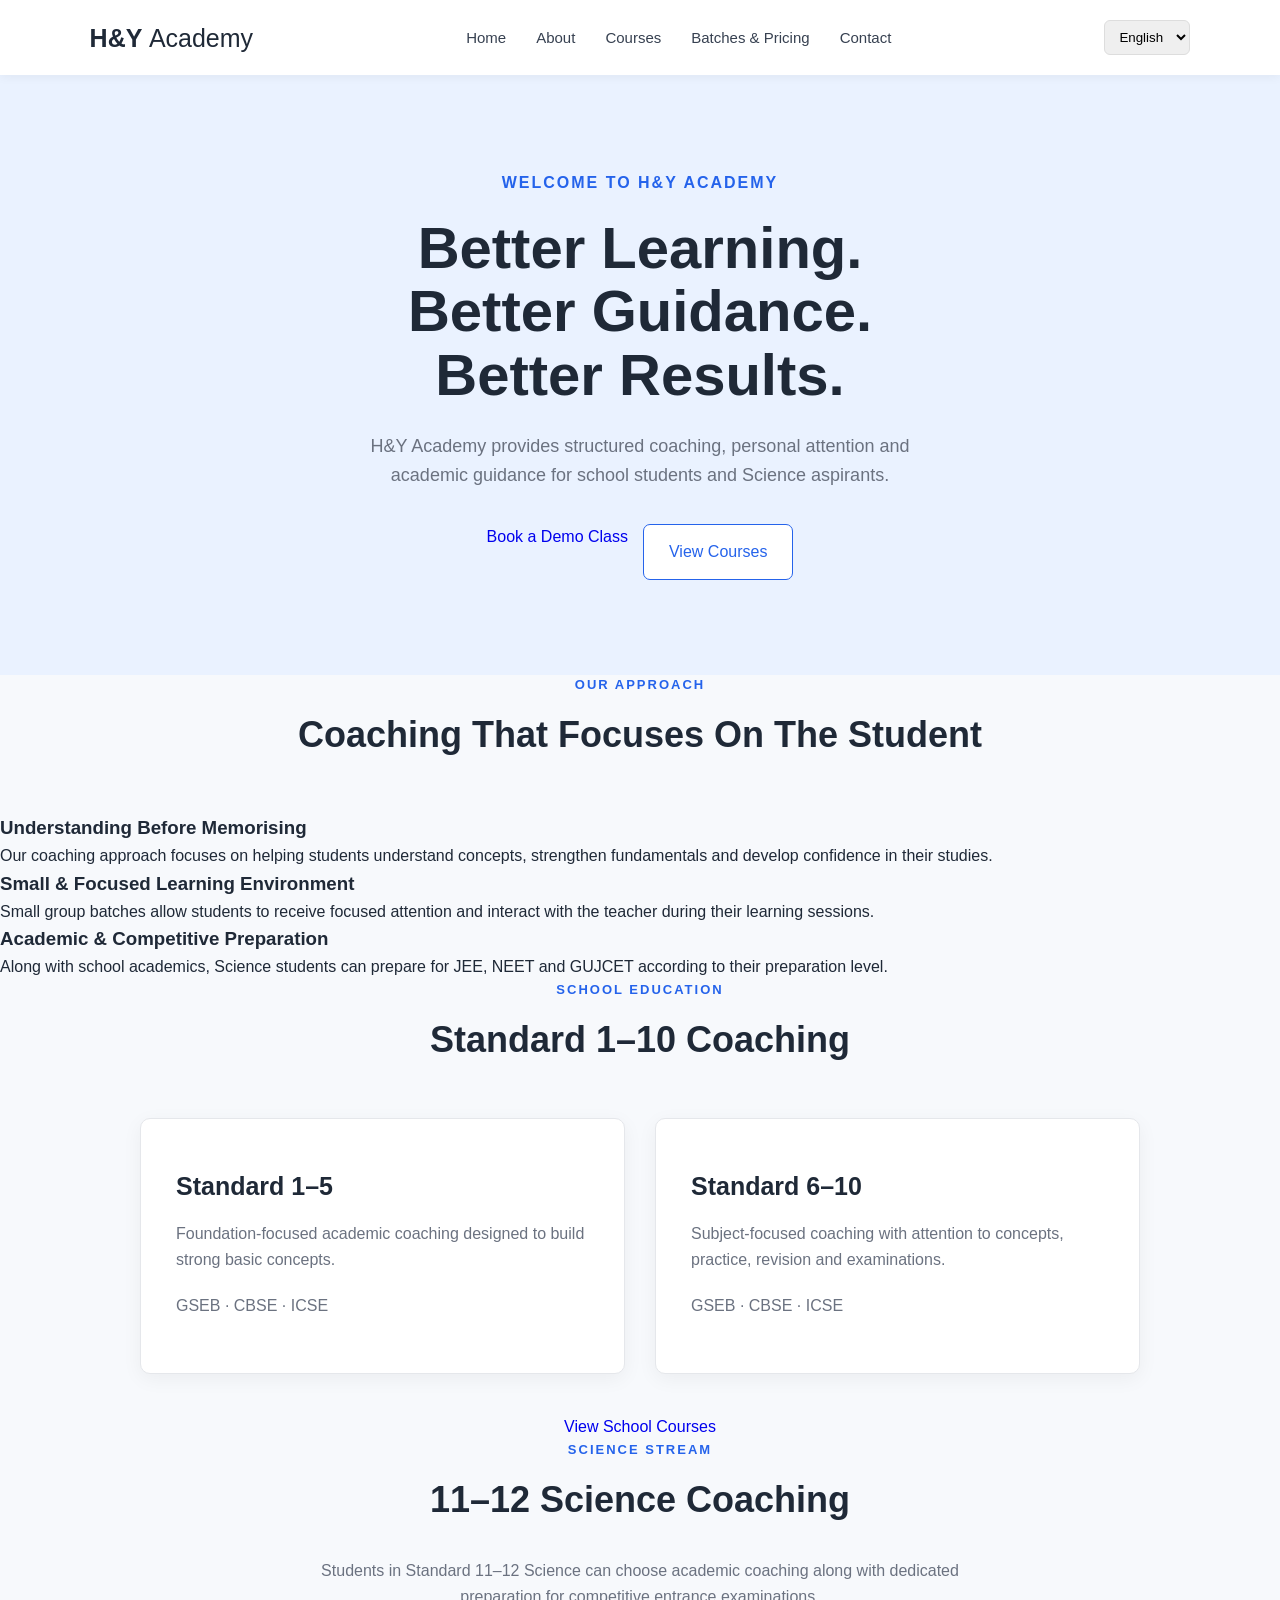
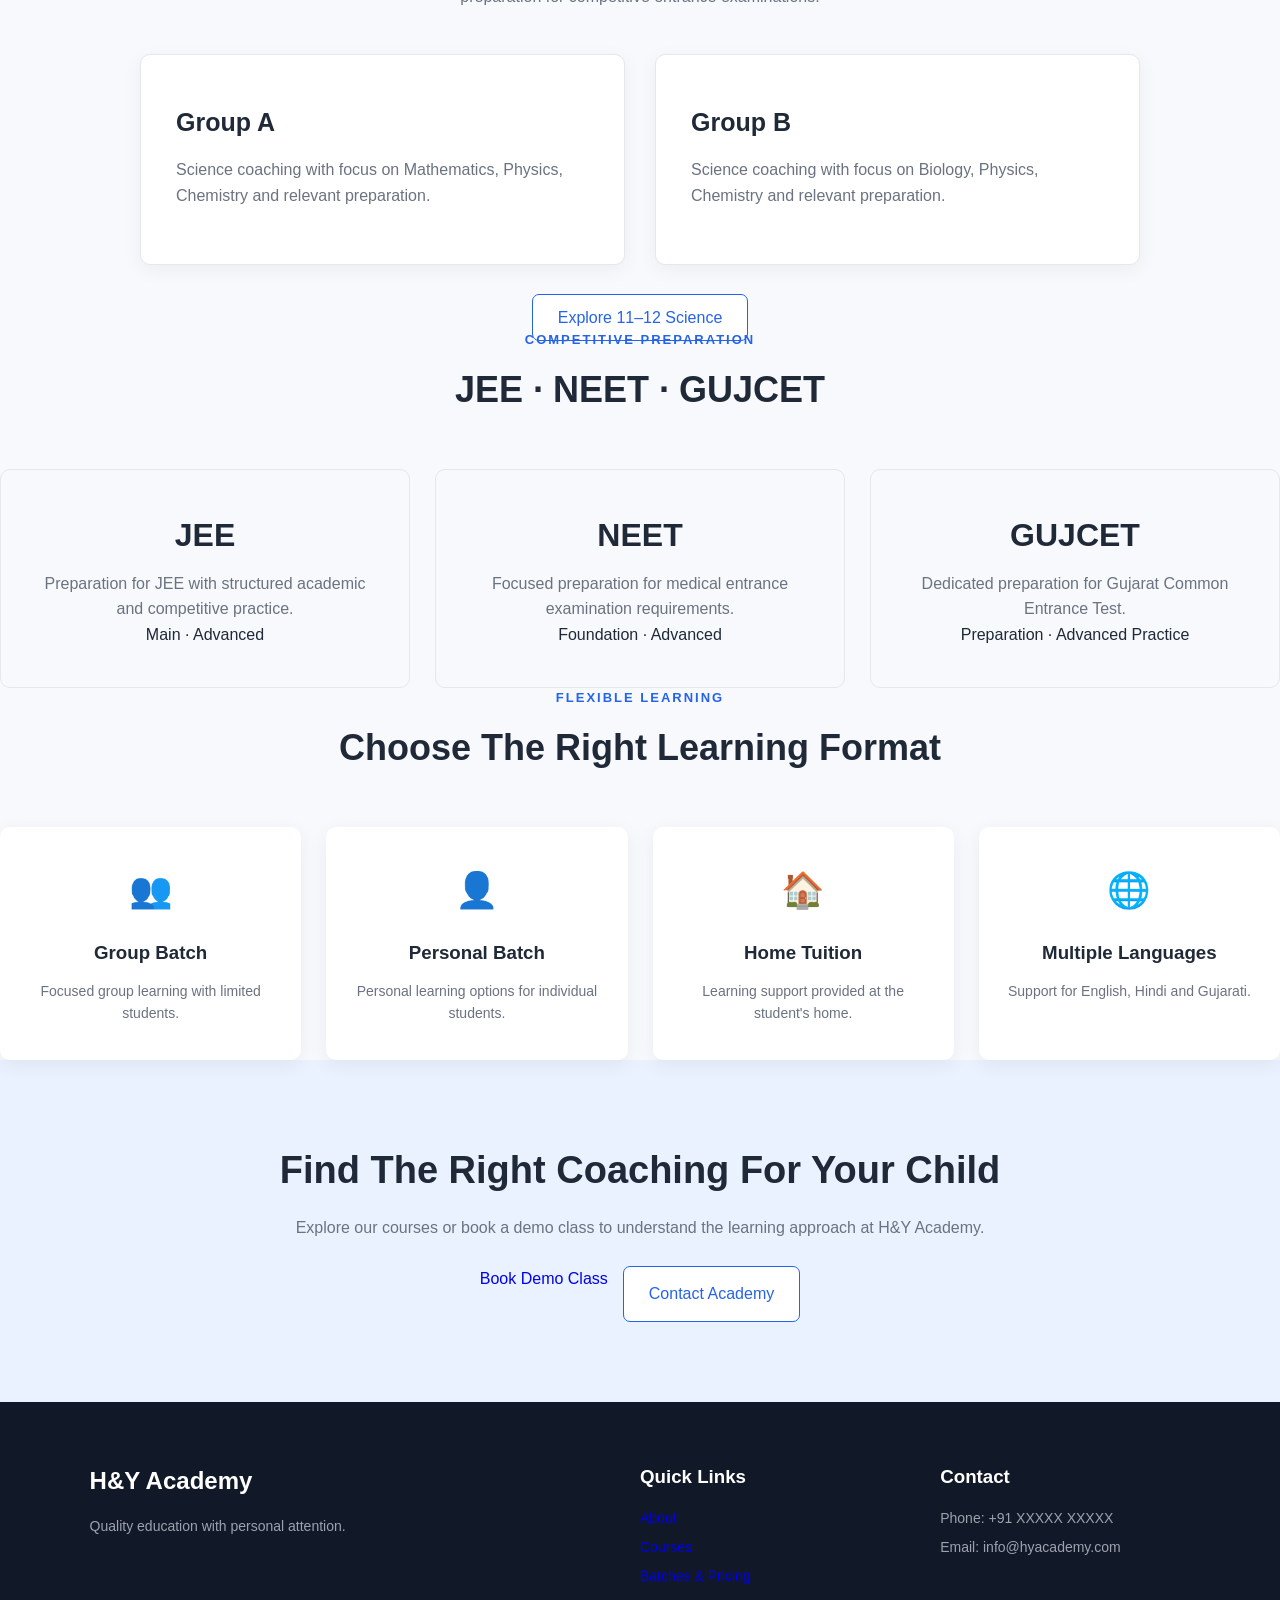
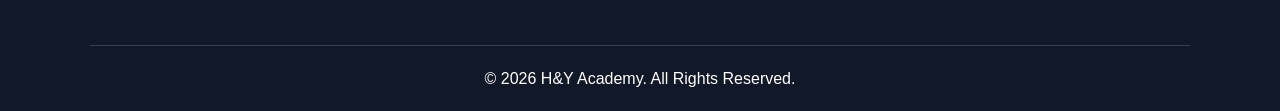
==== index.html @ 0c59ae75 "Initial commit" ====
<!DOCTYPE html>
<html lang="en">

<head>

    <meta charset="UTF-8">

    <meta name="viewport" content="width=device-width, initial-scale=1.0">

    <title>H&Y Academy | Coaching Centre</title>

    <link rel="stylesheet" href="style.css">

</head>


<body>

    <!-- HEADER -->

    <header class="header">

        <div class="logo">
            <h1>H&Y <span>Academy</span></h1>
        </div>


        <nav class="navbar">

            <a href="index.html">Home</a>

            <a href="about.html">About</a>

            <a href="courses.html">Courses</a>

            <a href="batches.html">Batches & Pricing</a>

            <a href="contact.html">Contact</a>

        </nav>


        <div class="language">

            <select>

                <option>English</option>
                <option>हिंदी</option>
                <option>ગુજરાતી</option>

            </select>

        </div>

    </header>



    <!-- MAIN -->

    <main>


        <!-- HERO -->

        <section class="hero">

            <div class="hero-content">

                <p class="hero-small-title">
                    WELCOME TO H&Y ACADEMY
                </p>


                <h2>
                    Better Learning.
                    <br>
                    Better Guidance.
                    <br>
                    Better Results.
                </h2>


                <p class="hero-description">

                    H&Y Academy provides structured coaching,
                    personal attention and academic guidance
                    for school students and Science aspirants.

                </p>


                <div class="hero-buttons">

                    <a
                        href="demo-booking.html"
                        class="primary-button"
                    >
                        Book a Demo Class
                    </a>


                    <a
                        href="courses.html"
                        class="secondary-button"
                    >
                        View Courses
                    </a>

                </div>

            </div>

        </section>



        <!-- COACHING INTRODUCTION -->

        <section class="coaching-intro">

            <div class="section-heading">

                <p>OUR APPROACH</p>

                <h2>Coaching That Focuses On The Student</h2>

            </div>


            <div class="intro-content">

                <div>

                    <h3>
                        Understanding Before Memorising
                    </h3>

                    <p>

                        Our coaching approach focuses on
                        helping students understand concepts,
                        strengthen fundamentals and develop
                        confidence in their studies.

                    </p>

                </div>


                <div>

                    <h3>
                        Small & Focused Learning Environment
                    </h3>

                    <p>

                        Small group batches allow students
                        to receive focused attention and
                        interact with the teacher during
                        their learning sessions.

                    </p>

                </div>


                <div>

                    <h3>
                        Academic & Competitive Preparation
                    </h3>

                    <p>

                        Along with school academics,
                        Science students can prepare for
                        JEE, NEET and GUJCET according
                        to their preparation level.

                    </p>

                </div>

            </div>

        </section>



        <!-- SCHOOL COACHING -->

        <section class="home-section">

            <div class="section-heading">

                <p>SCHOOL EDUCATION</p>

                <h2>Standard 1–10 Coaching</h2>

            </div>


            <div class="info-grid">

                <div class="info-card">

                    <h3>Standard 1–5</h3>

                    <p>

                        Foundation-focused academic
                        coaching designed to build
                        strong basic concepts.

                    </p>

                    <p class="highlight">
                        GSEB · CBSE · ICSE
                    </p>

                </div>


                <div class="info-card">

                    <h3>Standard 6–10</h3>

                    <p>

                        Subject-focused coaching with
                        attention to concepts, practice,
                        revision and examinations.

                    </p>

                    <p class="highlight">
                        GSEB · CBSE · ICSE
                    </p>

                </div>

            </div>


            <div class="center-button">

                <a
                    href="courses.html"
                    class="primary-button"
                >
                    View School Courses
                </a>

            </div>

        </section>



        <!-- SCIENCE -->

        <section class="home-section science-section">

            <div class="section-heading">

                <p>SCIENCE STREAM</p>

                <h2>11–12 Science Coaching</h2>

            </div>


            <p class="section-description">

                Students in Standard 11–12 Science can
                choose academic coaching along with
                dedicated preparation for competitive
                entrance examinations.

            </p>


            <div class="info-grid">


                <div class="info-card">

                    <h3>Group A</h3>

                    <p>
                        Science coaching with focus on
                        Mathematics, Physics, Chemistry
                        and relevant preparation.
                    </p>

                </div>


                <div class="info-card">

                    <h3>Group B</h3>

                    <p>
                        Science coaching with focus on
                        Biology, Physics, Chemistry
                        and relevant preparation.
                    </p>

                </div>

            </div>


            <div class="center-button">

                <a
                    href="courses.html"
                    class="secondary-button"
                >
                    Explore 11–12 Science
                </a>

            </div>

        </section>



        <!-- COMPETITIVE EXAMS -->

        <section class="home-section">

            <div class="section-heading">

                <p>COMPETITIVE PREPARATION</p>

                <h2>JEE · NEET · GUJCET</h2>

            </div>


            <div class="exam-container">


                <div class="exam-card">

                    <h3>JEE</h3>

                    <p>

                        Preparation for JEE with
                        structured academic and
                        competitive practice.

                    </p>

                    <span>
                        Main · Advanced
                    </span>

                </div>


                <div class="exam-card">

                    <h3>NEET</h3>

                    <p>

                        Focused preparation for
                        medical entrance examination
                        requirements.

                    </p>

                    <span>
                        Foundation · Advanced
                    </span>

                </div>


                <div class="exam-card">

                    <h3>GUJCET</h3>

                    <p>

                        Dedicated preparation for
                        Gujarat Common Entrance Test.

                    </p>

                    <span>
                        Preparation · Advanced Practice
                    </span>

                </div>


            </div>

        </section>



        <!-- LEARNING OPTIONS -->

        <section class="home-section">

            <div class="section-heading">

                <p>FLEXIBLE LEARNING</p>

                <h2>Choose The Right Learning Format</h2>

            </div>


            <div class="features">


                <div class="feature-card">

                    <div class="feature-icon">
                        👥
                    </div>

                    <h3>Group Batch</h3>

                    <p>

                        Focused group learning
                        with limited students.

                    </p>

                </div>


                <div class="feature-card">

                    <div class="feature-icon">
                        👤
                    </div>

                    <h3>Personal Batch</h3>

                    <p>

                        Personal learning options
                        for individual students.

                    </p>

                </div>


                <div class="feature-card">

                    <div class="feature-icon">
                        🏠
                    </div>

                    <h3>Home Tuition</h3>

                    <p>

                        Learning support provided
                        at the student's home.

                    </p>

                </div>


                <div class="feature-card">

                    <div class="feature-icon">
                        🌐
                    </div>

                    <h3>Multiple Languages</h3>

                    <p>

                        Support for English,
                        Hindi and Gujarati.

                    </p>

                </div>


            </div>

        </section>



        <!-- FINAL CTA -->

        <section class="cta">

            <h2>
                Find The Right Coaching For Your Child
            </h2>

            <p>

                Explore our courses or book a demo
                class to understand the learning
                approach at H&Y Academy.

            </p>


            <div class="hero-buttons">

                <a
                    href="demo-booking.html"
                    class="primary-button"
                >
                    Book Demo Class
                </a>


                <a
                    href="contact.html"
                    class="secondary-button"
                >
                    Contact Academy
                </a>

            </div>

        </section>

    </main>



    <!-- FOOTER -->

    <footer>

        <div class="footer-content">


            <div>

                <h2>H&Y Academy</h2>

                <p>
                    Quality education with
                    personal attention.
                </p>

            </div>


            <div>

                <h3>Quick Links</h3>

                <p>
                    <a href="about.html">About</a>
                </p>

                <p>
                    <a href="courses.html">Courses</a>
                </p>

                <p>
                    <a href="batches.html">
                        Batches & Pricing
                    </a>
                </p>

            </div>


            <div>

                <h3>Contact</h3>

                <p>
                    Phone: +91 XXXXX XXXXX
                </p>

                <p>
                    Email: info@hyacademy.com
                </p>

            </div>

        </div>


        <div class="footer-bottom">

            <p>
                © 2026 H&Y Academy.
                All Rights Reserved.
            </p>

        </div>

    </footer>


    <script src="script.js"></script>

</body>

</html>
---- style.css ----
/* ================= GENERAL ================= */

* {
    margin: 0;
    padding: 0;
    box-sizing: border-box;
}


html {
    scroll-behavior: smooth;
}


body {
    font-family: Arial, sans-serif;
    background: #f7f9fc;
    color: #1f2937;
    line-height: 1.6;
}


a {
    text-decoration: none;
}


button {
    border: none;
    cursor: pointer;
}


/* ================= HEADER ================= */

.header {
    background: white;

    height: 75px;

    padding: 0 7%;

    display: flex;

    align-items: center;

    justify-content: space-between;

    position: sticky;

    top: 0;

    z-index: 1000;

    box-shadow: 0 2px 10px rgba(0, 0, 0, 0.05);
}


.logo h1 {
    font-size: 25px;
}


.logo span {
    font-weight: normal;
}


.navbar {
    display: flex;

    gap: 30px;
}


.navbar a {
    color: #374151;

    font-size: 15px;

    font-weight: 500;
}


.navbar a:hover {
    color: #2563eb;
}


.language select {
    padding: 8px 10px;

    border: 1px solid #ddd;

    border-radius: 6px;
}


/* ================= HERO ================= */

.hero {
    min-height: 600px;

    display: flex;

    align-items: center;

    justify-content: center;

    text-align: center;

    padding: 80px 20px;

    background: #eaf2ff;
}


.hero-content {
    max-width: 800px;
}


.hero-small-title {
    color: #2563eb;

    font-weight: bold;

    letter-spacing: 2px;

    margin-bottom: 20px;
}


.hero h2 {
    font-size: 58px;

    line-height: 1.1;

    margin-bottom: 25px;
}


.hero-description {
    font-size: 18px;

    color: #6b7280;

    max-width: 600px;

    margin: 0 auto 35px;
}


.hero-buttons {
    display: flex;

    justify-content: center;

    gap: 15px;

    flex-wrap: wrap;
}


.hero button {
    background: #2563eb;

    color: white;

    padding: 14px 25px;

    border-radius: 7px;

    font-size: 16px;
}


.secondary-button {
    background: white;

    color: #2563eb;

    padding: 14px 25px;

    border-radius: 7px;

    border: 1px solid #2563eb;
}


/* ================= SECTIONS ================= */

.about,
.courses,
.boards,
.competitive {
    padding: 90px 7%;
}


.section-heading {
    text-align: center;

    margin-bottom: 50px;
}


.section-heading p {
    color: #2563eb;

    font-size: 13px;

    font-weight: bold;

    letter-spacing: 2px;

    margin-bottom: 10px;
}


.section-heading h2 {
    font-size: 36px;
}


/* ================= FEATURES ================= */

.features {
    display: grid;

    grid-template-columns:
        repeat(4, 1fr);

    gap: 25px;
}


.feature-card {
    background: white;

    padding: 35px 25px;

    border-radius: 10px;

    text-align: center;

    box-shadow:
        0 5px 20px rgba(0, 0, 0, 0.06);
}


.feature-icon {
    font-size: 35px;

    margin-bottom: 20px;
}


.feature-card h3 {
    margin-bottom: 12px;
}


.feature-card p {
    color: #6b7280;

    font-size: 14px;
}


/* ================= COURSES ================= */

.courses {
    background: white;
}


.course-container {
    display: grid;

    grid-template-columns:
        repeat(4, 1fr);

    gap: 25px;
}


.course-card {
    padding: 30px;

    border-radius: 10px;

    background: #f7f9fc;

    border: 1px solid #e5e7eb;

    transition: 0.3s;
}


.course-card:hover {
    transform: translateY(-5px);

    box-shadow:
        0 10px 25px rgba(0, 0, 0, 0.08);
}


.course-number {
    color: #2563eb;

    font-size: 14px;

    font-weight: bold;

    margin-bottom: 20px;
}


.course-card h3 {
    font-size: 21px;

    margin-bottom: 15px;
}


.course-card p {
    color: #6b7280;

    font-size: 14px;

    margin-bottom: 20px;
}


.course-card span {
    font-size: 13px;

    color: #2563eb;

    font-weight: bold;
}


/* ================= BOARDS ================= */

.board-container {
    display: grid;

    grid-template-columns:
        repeat(3, 1fr);

    gap: 25px;
}


.board-card {
    text-align: center;

    padding: 40px 25px;

    background: white;

    border-radius: 10px;

    box-shadow:
        0 5px 20px rgba(0, 0, 0, 0.06);
}


.board-card h3 {
    font-size: 28px;

    margin-bottom: 15px;
}


.board-card p {
    color: #6b7280;

    font-size: 14px;
}


/* ================= COMPETITIVE ================= */

.competitive {
    background: white;
}


.exam-container {
    display: grid;

    grid-template-columns:
        repeat(3, 1fr);

    gap: 25px;
}


.exam-card {
    padding: 40px;

    text-align: center;

    border-radius: 10px;

    background: #f7f9fc;

    border: 1px solid #e5e7eb;
}


.exam-card h3 {
    font-size: 32px;

    margin-bottom: 10px;
}


.exam-card p {
    color: #6b7280;
}


/* ================= CTA ================= */

.cta {
    text-align: center;

    padding: 80px 20px;

    background: #eaf2ff;
}


.cta h2 {
    font-size: 38px;

    margin-bottom: 15px;
}


.cta p {
    color: #6b7280;

    margin-bottom: 25px;
}


.cta button {
    background: #2563eb;

    color: white;

    padding: 14px 28px;

    border-radius: 7px;

    font-size: 16px;
}


/* ================= FOOTER ================= */

footer {
    background: #111827;

    color: white;

    padding: 60px 7% 20px;
}


.footer-content {
    display: grid;

    grid-template-columns:
        2fr 1fr 1fr;

    gap: 50px;
}


.footer-content h2,
.footer-content h3 {
    margin-bottom: 15px;
}


.footer-content p {
    color: #9ca3af;

    margin-bottom: 7px;

    font-size: 14px;
}


.footer-bottom {
    margin-top: 50px;

    padding-top: 20px;

    border-top: 1px solid #374151;

    text-align: center;
}


/* ================= MOBILE ================= */

@media (max-width: 900px) {

    .navbar {
        gap: 15px;
    }


    .features {
        grid-template-columns:
            repeat(2, 1fr);
    }


    .course-container {
        grid-template-columns:
            repeat(2, 1fr);
    }

}


@media (max-width: 650px) {

    .header {
        height: auto;

        padding: 20px;

        flex-direction: column;

        gap: 15px;
    }


    .navbar {
        flex-wrap: wrap;

        justify-content: center;
    }


    .hero h2 {
        font-size: 40px;
    }


    .features,
    .course-container,
    .board-container,
    .exam-container {
        grid-template-columns: 1fr;
    }


    .footer-content {
        grid-template-columns: 1fr;
    }

}

/* ================= PAGE HEADER ================= */

.page-header {
    text-align: center;

    padding: 80px 20px;

    background: #eaf2ff;
}


.page-header p {
    color: #2563eb;

    font-size: 13px;

    font-weight: bold;

    letter-spacing: 2px;

    margin-bottom: 12px;
}


.page-header h2 {
    font-size: 48px;

    margin-bottom: 15px;
}


.page-header span {
    color: #6b7280;

    font-size: 17px;
}



/* ================= INFO GRID ================= */

.info-grid {
    display: grid;

    grid-template-columns:
        repeat(2, 1fr);

    gap: 30px;

    max-width: 1000px;

    margin: auto;
}


.info-card {
    background: white;

    padding: 35px;

    border-radius: 10px;

    border: 1px solid #e5e7eb;

    box-shadow:
        0 5px 20px rgba(0, 0, 0, 0.05);
}


.info-card h3 {
    font-size: 25px;

    margin: 12px 0 15px;
}


.info-card p {
    color: #6b7280;

    margin-bottom: 20px;
}


.course-label {
    display: inline-block;

    color: #2563eb;

    font-size: 12px;

    font-weight: bold;

    letter-spacing: 1px;
}



/* ================= BOARD TAGS ================= */

.board-tags,
.exam-levels {
    display: flex;

    gap: 10px;

    flex-wrap: wrap;
}


.board-tags span,
.exam-levels span {
    background: #eaf2ff;

    color: #2563eb;

    padding: 6px 12px;

    border-radius: 20px;

    font-size: 12px;

    font-weight: bold;
}



/* ================= SECTION DESCRIPTION ================= */

.section-description {
    max-width: 700px;

    margin: -20px auto 45px;

    text-align: center;

    color: #6b7280;
}



/* ================= MEDIUM ================= */

.medium-section {
    background: #ffffff;
}


.medium-container {
    display: grid;

    grid-template-columns:
        repeat(3, 1fr);

    gap: 25px;

    max-width: 900px;

    margin: auto;
}


.medium-card {
    text-align: center;

    padding: 35px;

    background: #f7f9fc;

    border: 1px solid #e5e7eb;

    border-radius: 10px;
}


.medium-card h3 {
    font-size: 25px;

    margin-bottom: 10px;
}


.medium-card p {
    color: #6b7280;

    font-size: 14px;
}



/* ================= CENTER BUTTON ================= */

.center-button {
    text-align: center;

    margin-top: 40px;
}



/* ================= RESPONSIVE ================= */

@media (max-width: 700px) {

    .info-grid,
    .medium-container {
        grid-template-columns: 1fr;
    }


    .page-header h2 {
        font-size: 38px;
    }

}

/* ============================= */
/* FORM STYLES */
/* ============================= */

.form-container {
    max-width: 750px;
    margin: 0 auto;
    background: #ffffff;
    padding: 35px;
    border-radius: 12px;
    box-shadow: 0 5px 20px rgba(0, 0, 0, 0.08);
}

.form-container h2 {
    margin-bottom: 10px;
}

.form-group {
    margin-bottom: 20px;
}

.form-group label {
    display: block;
    font-weight: bold;
    margin-bottom: 8px;
}

.form-group input,
.form-group select,
.form-group textarea {
    width: 100%;
    padding: 12px;
    border: 1px solid #cccccc;
    border-radius: 6px;
    font-size: 16px;
    font-family: inherit;
    box-sizing: border-box;
}

.form-group textarea {
    resize: vertical;
}

.form-group input:focus,
.form-group select:focus,
.form-group textarea:focus {
    outline: none;
    border-color: #333333;
}

.form-message {
    margin-top: 20px;
    font-weight: bold;
}

@media (max-width: 768px) {

    .form-container {
        padding: 20px;
    }

}
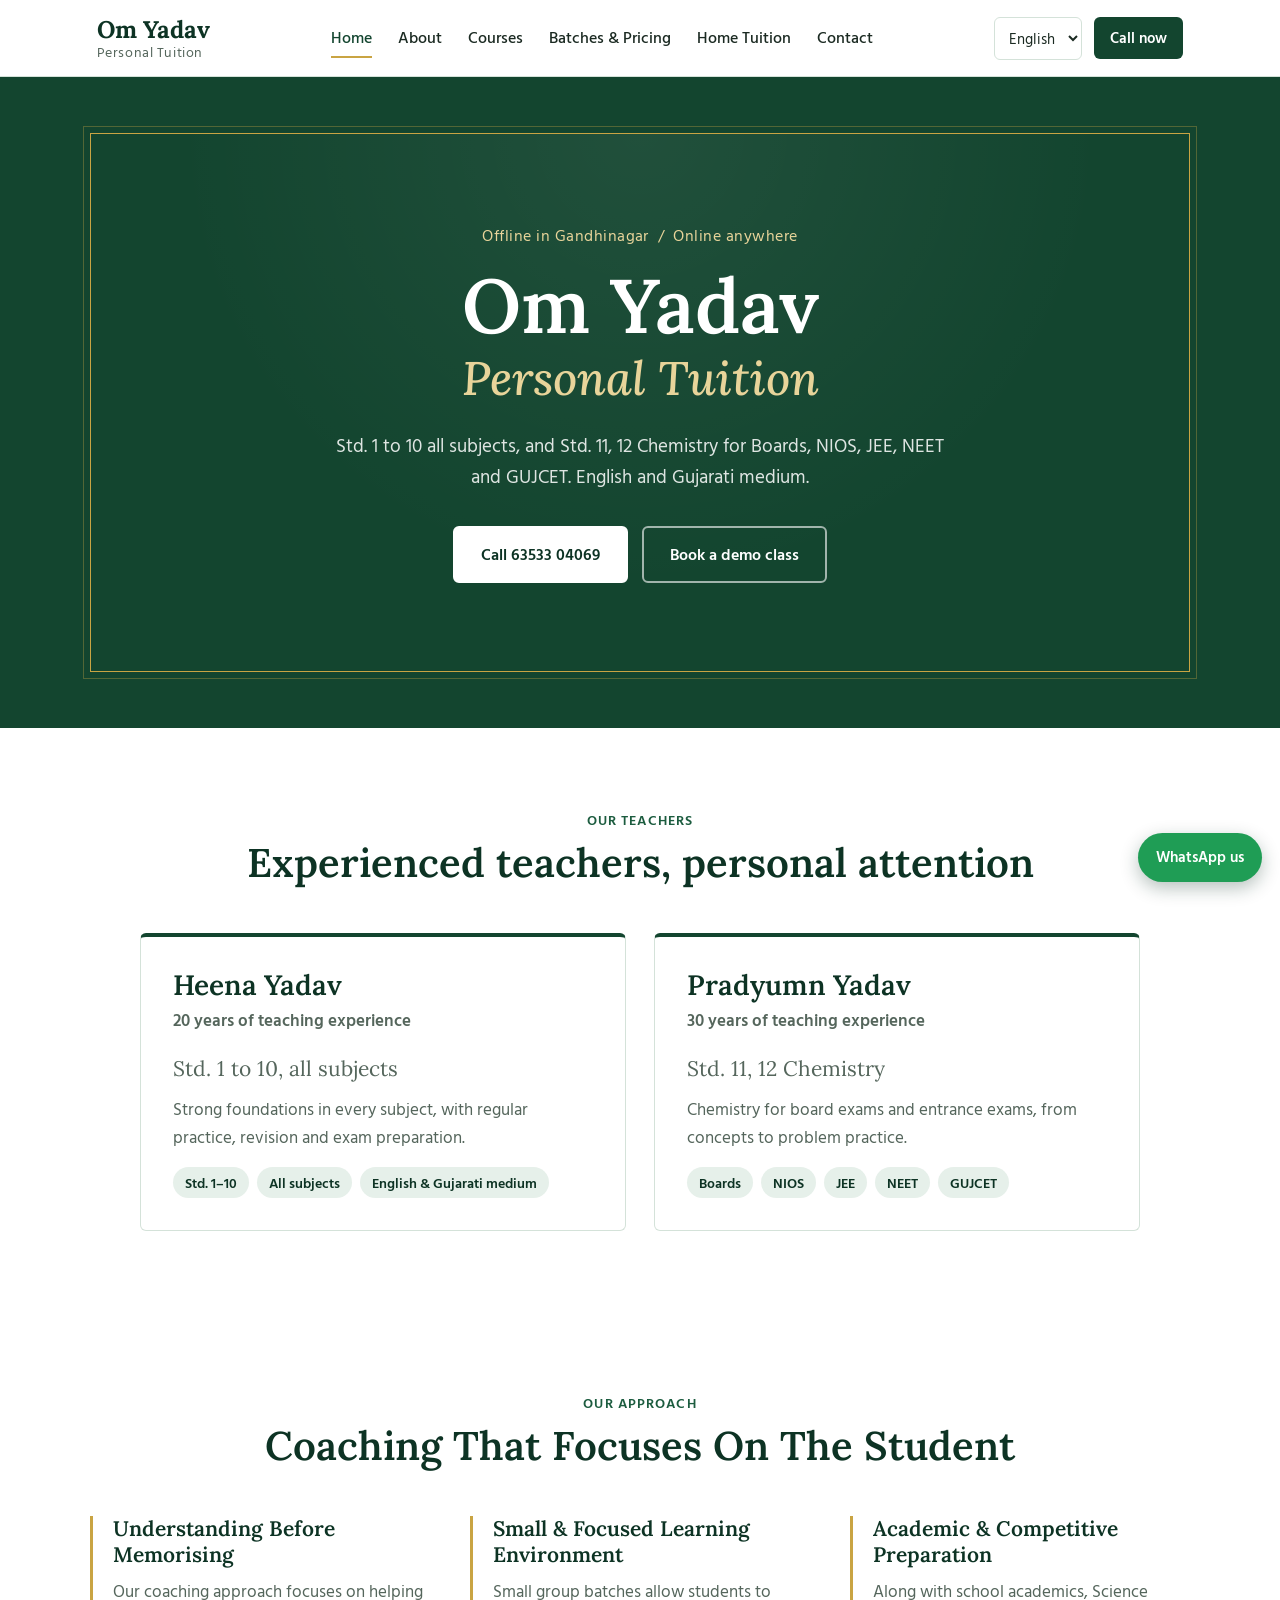
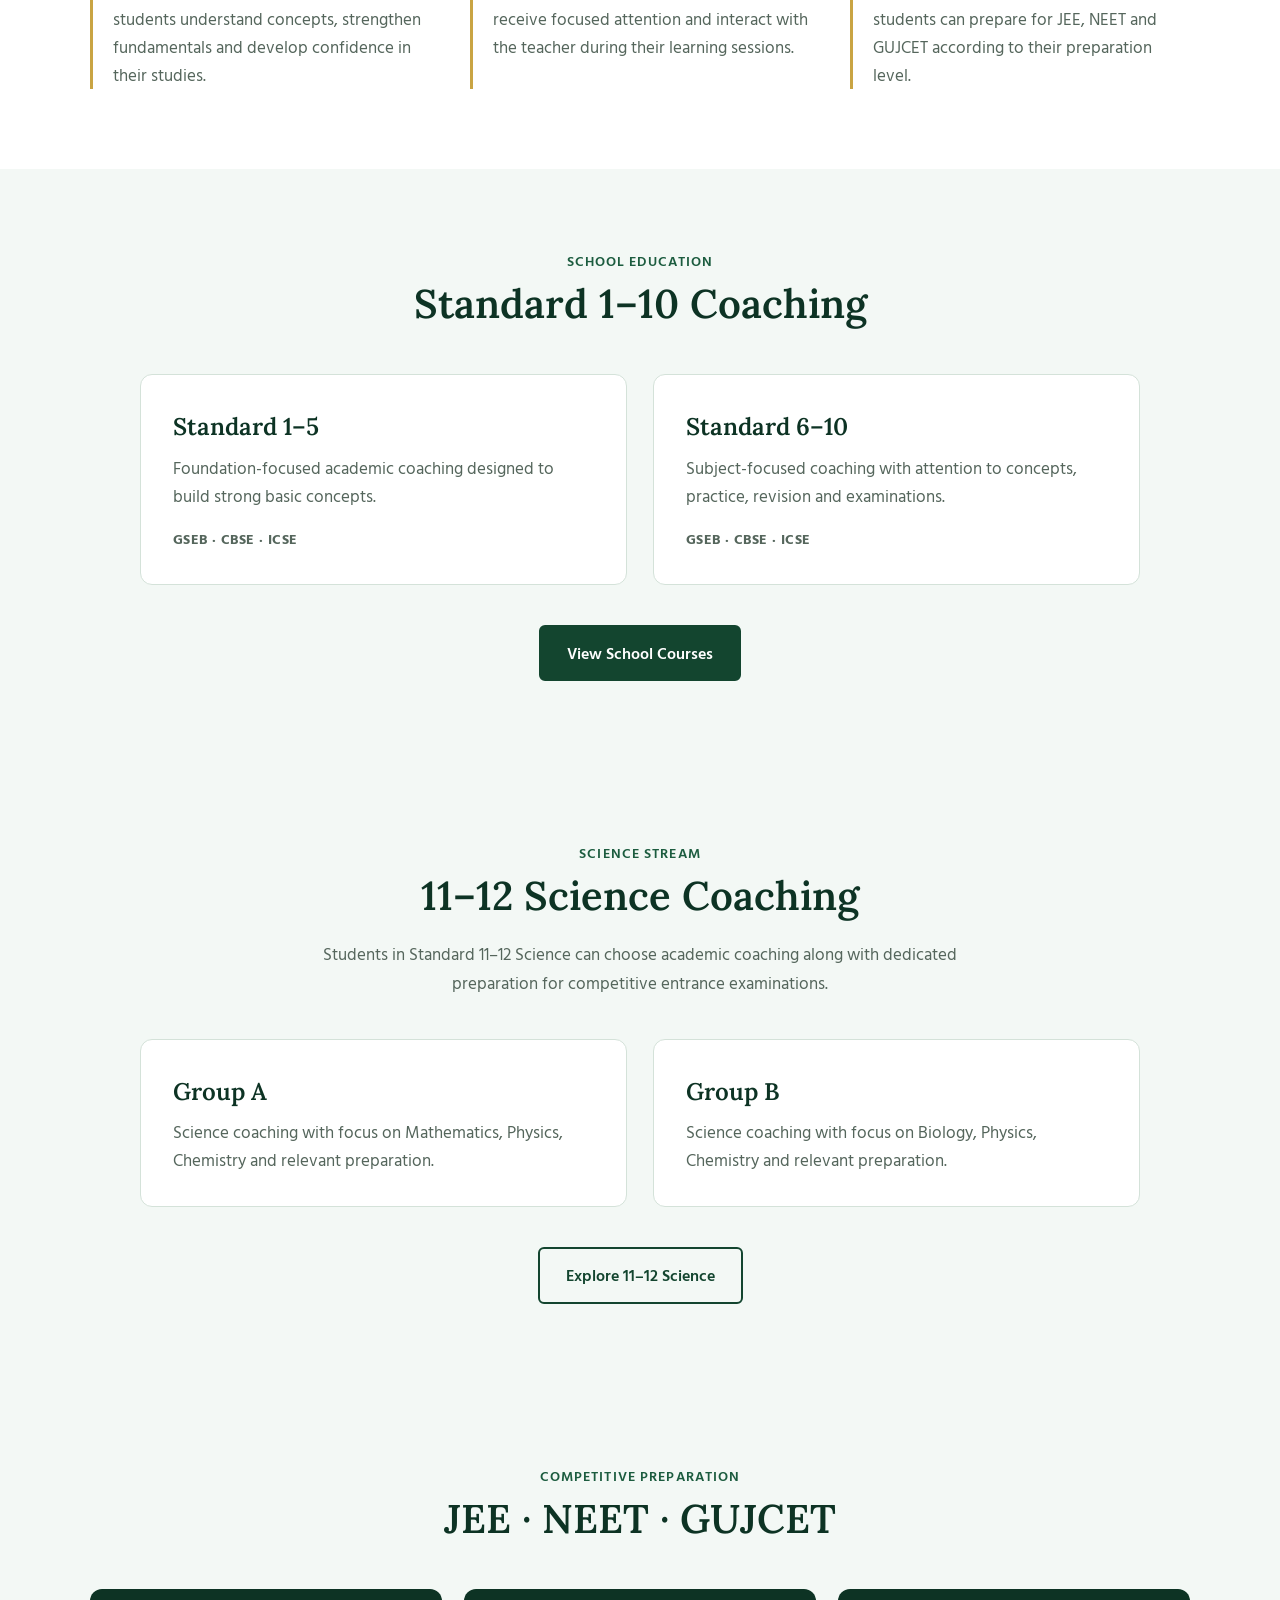
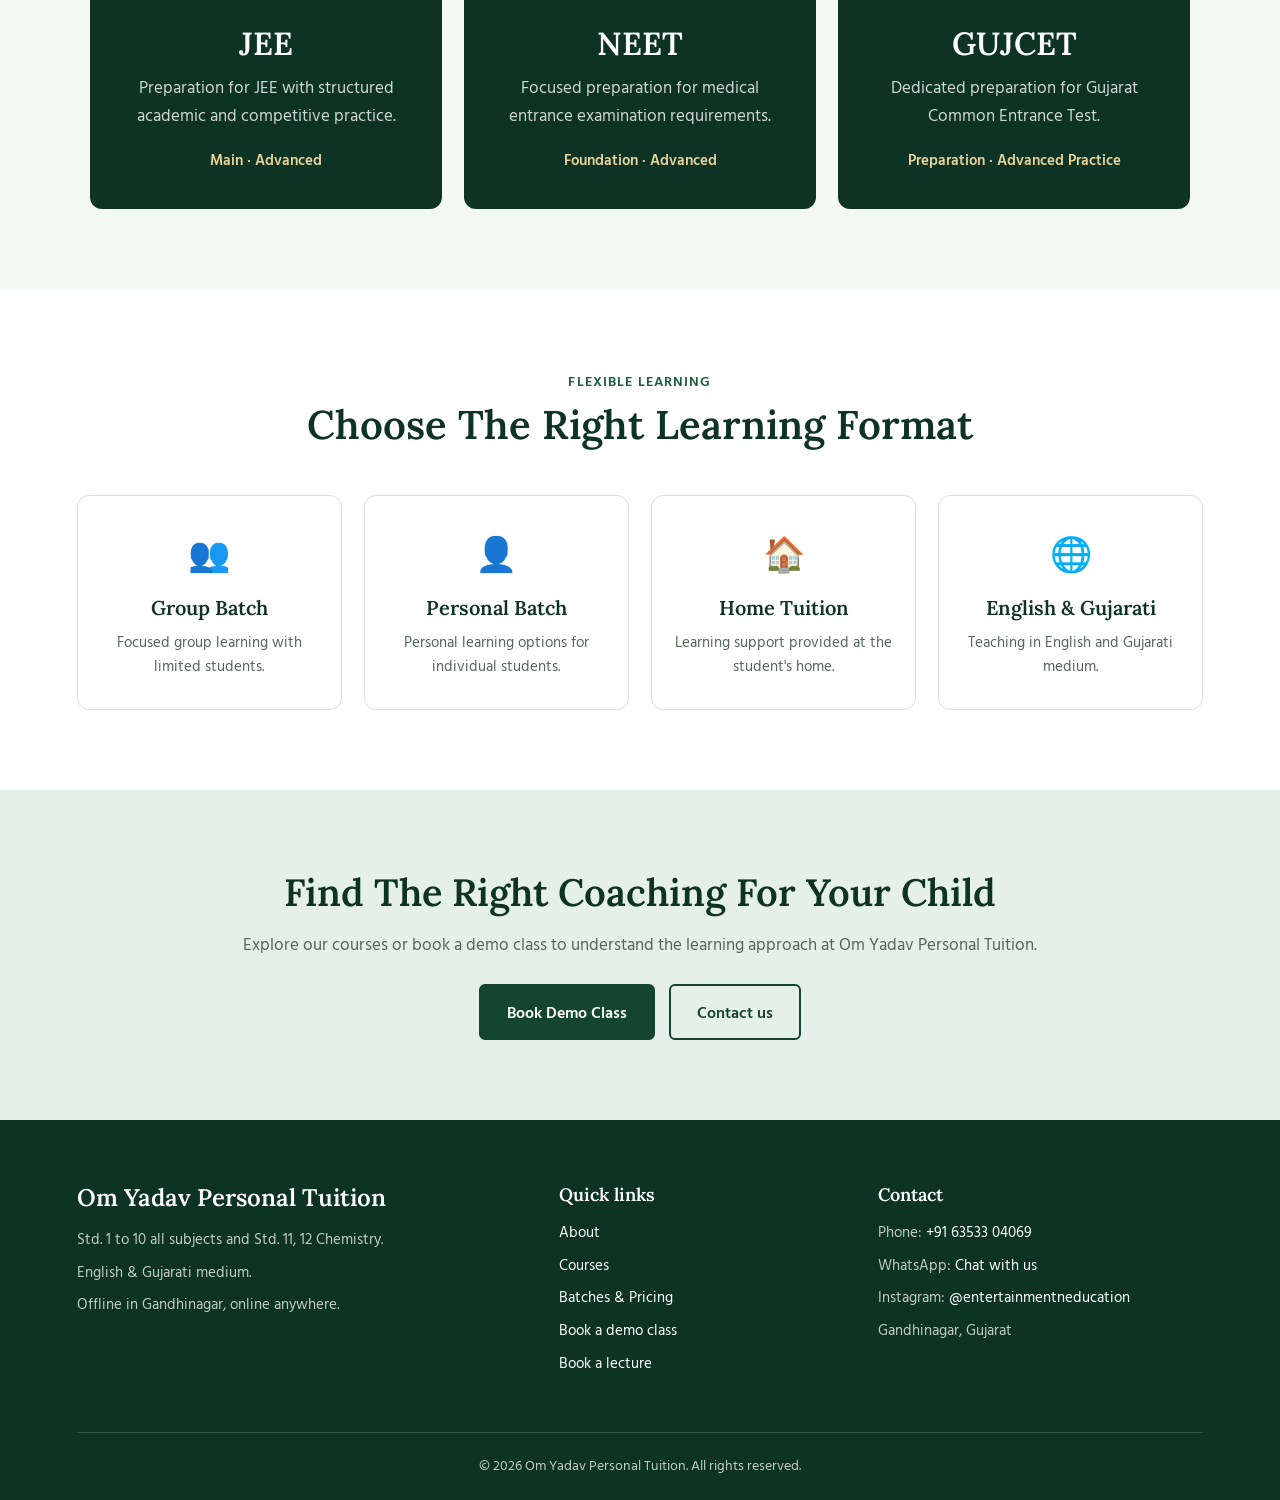
==== commit 89f3fc80: "Add files via upload" ====
--- a/index.html
+++ b/index.html
@@ -7,8 +7,13 @@
 
     <meta name="viewport" content="width=device-width, initial-scale=1.0">
 
-    <title>H&Y Academy | Coaching Centre</title>
-
+    <title>Om Yadav Personal Tuition | Gandhinagar &amp; Online</title>
+
+    <link rel="preconnect" href="https://fonts.googleapis.com">
+    <link rel="preconnect" href="https://fonts.gstatic.com" crossorigin>
+    <link href="https://fonts.googleapis.com/css2?family=Hind+Vadodara:wght@400;500;600;700&family=Lora:ital,wght@0,500;0,600;0,700;1,500&display=swap" rel="stylesheet">
+    <meta name="description" content="Om Yadav Personal Tuition, Gandhinagar. Std. 1 to 10 all subjects by Heena Yadav and Std. 11, 12 Chemistry (Boards, NIOS, JEE, NEET, GUJCET) by Pradyumn Yadav. Offline in Gandhinagar, online anywhere. Call 63533 04069.">
+    <meta name="theme-color" content="#13452f">
     <link rel="stylesheet" href="style.css">
 
 </head>
@@ -17,41 +22,36 @@
 <body>
 
     <!-- HEADER -->
-
-    <header class="header">
-
-        <div class="logo">
-            <h1>H&Y <span>Academy</span></h1>
+    <header class="site-header">
+        <div class="container nav-container">
+
+            <a href="index.html" class="logo" aria-label="Om Yadav Personal Tuition, home">
+                <span class="logo-main">Om Yadav</span>
+                <span class="logo-sub">Personal Tuition</span>
+            </a>
+
+            <nav class="navbar" id="site-nav">
+                <a href="index.html">Home</a>
+                <a href="about.html">About</a>
+                <a href="courses.html">Courses</a>
+                <a href="batches.html">Batches &amp; Pricing</a>
+                <a href="home-tuition.html">Home Tuition</a>
+                <a href="contact.html">Contact</a>
+            </nav>
+
+            <div class="header-actions">
+                <select class="language-select" aria-label="Language">
+                    <option>English</option>
+                    <option>ગુજરાતી</option>
+                    <option>हिंदी</option>
+                </select>
+
+                <a href="tel:+916353304069" class="header-call">Call now</a>
+
+                <button class="menu-toggle" aria-controls="site-nav" aria-expanded="false">Menu</button>
+            </div>
+
         </div>
-
-
-        <nav class="navbar">
-
-            <a href="index.html">Home</a>
-
-            <a href="about.html">About</a>
-
-            <a href="courses.html">Courses</a>
-
-            <a href="batches.html">Batches & Pricing</a>
-
-            <a href="contact.html">Contact</a>
-
-        </nav>
-
-
-        <div class="language">
-
-            <select>
-
-                <option>English</option>
-                <option>हिंदी</option>
-                <option>ગુજરાતી</option>
-
-            </select>
-
-        </div>
-
     </header>
 
 
@@ -65,46 +65,31 @@
 
         <section class="hero">
 
-            <div class="hero-content">
-
-                <p class="hero-small-title">
-                    WELCOME TO H&Y ACADEMY
+            <div class="hero-board">
+
+                <p class="hero-place">
+                    Offline in Gandhinagar &nbsp;/&nbsp; Online anywhere
                 </p>
 
-
-                <h2>
-                    Better Learning.
-                    <br>
-                    Better Guidance.
-                    <br>
-                    Better Results.
-                </h2>
-
+                <h1>
+                    Om Yadav
+                    <span class="hero-name-sub">Personal Tuition</span>
+                </h1>
 
                 <p class="hero-description">
-
-                    H&Y Academy provides structured coaching,
-                    personal attention and academic guidance
-                    for school students and Science aspirants.
-
+                    Std. 1 to 10 all subjects, and Std. 11, 12 Chemistry for
+                    Boards, NIOS, JEE, NEET and GUJCET.
+                    English and Gujarati medium.
                 </p>
 
-
                 <div class="hero-buttons">
 
-                    <a
-                        href="demo-booking.html"
-                        class="primary-button"
-                    >
-                        Book a Demo Class
+                    <a href="tel:+916353304069" class="primary-button">
+                        Call 63533 04069
                     </a>
 
-
-                    <a
-                        href="courses.html"
-                        class="secondary-button"
-                    >
-                        View Courses
+                    <a href="demo-booking.html" class="secondary-button">
+                        Book a demo class
                     </a>
 
                 </div>
@@ -113,6 +98,53 @@
 
         </section>
 
+
+        <!-- TEACHERS -->
+
+        <section class="teachers">
+
+            <div class="section-heading">
+                <p>OUR TEACHERS</p>
+                <h2>Experienced teachers, personal attention</h2>
+            </div>
+
+            <div class="teacher-grid">
+
+                <div class="teacher-card">
+                    <h3>Heena Yadav</h3>
+                    <p class="teacher-exp">20 years of teaching experience</p>
+                    <p class="teacher-subject">Std. 1 to 10, all subjects</p>
+                    <p>
+                        Strong foundations in every subject, with regular
+                        practice, revision and exam preparation.
+                    </p>
+                    <div class="teacher-tags">
+                        <span>Std. 1–10</span>
+                        <span>All subjects</span>
+                        <span>English &amp; Gujarati medium</span>
+                    </div>
+                </div>
+
+                <div class="teacher-card">
+                    <h3>Pradyumn Yadav</h3>
+                    <p class="teacher-exp">30 years of teaching experience</p>
+                    <p class="teacher-subject">Std. 11, 12 Chemistry</p>
+                    <p>
+                        Chemistry for board exams and entrance exams,
+                        from concepts to problem practice.
+                    </p>
+                    <div class="teacher-tags">
+                        <span>Boards</span>
+                        <span>NIOS</span>
+                        <span>JEE</span>
+                        <span>NEET</span>
+                        <span>GUJCET</span>
+                    </div>
+                </div>
+
+            </div>
+
+        </section>
 
 
         <!-- COACHING INTRODUCTION -->
@@ -482,12 +514,12 @@
                         🌐
                     </div>
 
-                    <h3>Multiple Languages</h3>
-
-                    <p>
-
-                        Support for English,
-                        Hindi and Gujarati.
+                    <h3>English &amp; Gujarati</h3>
+
+                    <p>
+
+                        Teaching in English
+                        and Gujarati medium.
 
                     </p>
 
@@ -512,7 +544,7 @@
 
                 Explore our courses or book a demo
                 class to understand the learning
-                approach at H&Y Academy.
+                approach at Om Yadav Personal Tuition.
 
             </p>
 
@@ -531,7 +563,7 @@
                     href="contact.html"
                     class="secondary-button"
                 >
-                    Contact Academy
+                    Contact us
                 </a>
 
             </div>
@@ -543,73 +575,45 @@
 
 
     <!-- FOOTER -->
-
-    <footer>
+    <footer class="site-footer">
 
         <div class="footer-content">
 
-
             <div>
-
-                <h2>H&Y Academy</h2>
-
-                <p>
-                    Quality education with
-                    personal attention.
-                </p>
-
-            </div>
-
+                <h2>Om Yadav Personal Tuition</h2>
+                <p>Std. 1 to 10 all subjects and Std. 11, 12 Chemistry.</p>
+                <p>English &amp; Gujarati medium.</p>
+                <p>Offline in Gandhinagar, online anywhere.</p>
+            </div>
 
             <div>
-
-                <h3>Quick Links</h3>
-
-                <p>
-                    <a href="about.html">About</a>
-                </p>
-
-                <p>
-                    <a href="courses.html">Courses</a>
-                </p>
-
-                <p>
-                    <a href="batches.html">
-                        Batches & Pricing
-                    </a>
-                </p>
-
-            </div>
-
+                <h3>Quick links</h3>
+                <p><a href="about.html">About</a></p>
+                <p><a href="courses.html">Courses</a></p>
+                <p><a href="batches.html">Batches &amp; Pricing</a></p>
+                <p><a href="demo-booking.html">Book a demo class</a></p>
+                <p><a href="lecture-booking.html">Book a lecture</a></p>
+            </div>
 
             <div>
-
                 <h3>Contact</h3>
-
-                <p>
-                    Phone: +91 XXXXX XXXXX
-                </p>
-
-                <p>
-                    Email: info@hyacademy.com
-                </p>
-
+                <p>Phone: <a href="tel:+916353304069">+91 63533 04069</a></p>
+                <p>WhatsApp: <a href="https://wa.me/916353304069" target="_blank" rel="noopener">Chat with us</a></p>
+                <p>Instagram: <a href="https://www.instagram.com/entertainmentneducation/" target="_blank" rel="noopener">@entertainmentneducation</a></p>
+                <p>Gandhinagar, Gujarat</p>
             </div>
 
         </div>
 
-
         <div class="footer-bottom">
-
-            <p>
-                © 2026 H&Y Academy.
-                All Rights Reserved.
-            </p>
-
+            <p>© 2026 Om Yadav Personal Tuition. All rights reserved.</p>
         </div>
 
     </footer>
 
+    <a href="https://wa.me/916353304069?text=Hello%2C%20I%20would%20like%20to%20know%20about%20tuition%20classes."
+       class="whatsapp-float" target="_blank" rel="noopener">WhatsApp us</a>
+
 
     <script src="script.js"></script>
 
--- a/style.css
+++ b/style.css
@@ -1,816 +1,660 @@
+/* =========================================================
+   Om Yadav Personal Tuition
+   Theme: dark green + white, with a thin gold accent taken
+   from the tuition banner.
+   ========================================================= */
+
+:root {
+    --green-900: #0d3324;   /* deepest green: header text, footer */
+    --green-800: #13452f;   /* primary dark green: hero, buttons */
+    --green-700: #1c5c3f;   /* hover state */
+    --green-100: #e6f0ea;   /* light green wash for alternate sections */
+    --green-50:  #f3f8f5;   /* faint green for cards on white */
+    --gold:      #c9a443;   /* accent, used sparingly */
+    --gold-soft: #e8d49a;
+    --ink:       #1b2a22;   /* body text */
+    --muted:     #55665c;   /* secondary text */
+    --line:      #d4e2d9;   /* borders */
+    --white:     #ffffff;
+
+    --font-head: "Lora", Georgia, serif;
+    --font-body: "Hind Vadodara", "Segoe UI", Arial, sans-serif;
+
+    --radius-sm: 6px;
+    --radius:    12px;
+    --page-x:    clamp(20px, 6vw, 80px);
+}
+
 /* ================= GENERAL ================= */
 
-* {
+*, *::before, *::after {
     margin: 0;
     padding: 0;
     box-sizing: border-box;
 }
 
-
-html {
-    scroll-behavior: smooth;
-}
-
+html { scroll-behavior: smooth; }
 
 body {
-    font-family: Arial, sans-serif;
-    background: #f7f9fc;
-    color: #1f2937;
-    line-height: 1.6;
-}
-
-
-a {
-    text-decoration: none;
-}
-
-
-button {
-    border: none;
-    cursor: pointer;
-}
-
+    font-family: var(--font-body);
+    font-size: 17px;
+    background: var(--white);
+    color: var(--ink);
+    line-height: 1.65;
+    -webkit-font-smoothing: antialiased;
+}
+
+h1, h2, h3 {
+    font-family: var(--font-head);
+    color: var(--green-900);
+    line-height: 1.2;
+    font-weight: 600;
+}
+
+a { text-decoration: none; color: var(--green-800); }
+
+button { border: none; cursor: pointer; font-family: inherit; }
+
+:focus-visible {
+    outline: 3px solid var(--gold);
+    outline-offset: 2px;
+    border-radius: 4px;
+}
+
+.container {
+    width: 100%;
+    max-width: 1140px;
+    margin: 0 auto;
+    padding: 0 var(--page-x);
+}
 
 /* ================= HEADER ================= */
 
-.header {
-    background: white;
-
-    height: 75px;
-
-    padding: 0 7%;
-
+.site-header {
+    position: sticky;
+    top: 0;
+    z-index: 1000;
+    background: var(--white);
+    border-bottom: 1px solid var(--line);
+}
+
+.nav-container {
     display: flex;
-
     align-items: center;
-
     justify-content: space-between;
-
-    position: sticky;
-
-    top: 0;
-
-    z-index: 1000;
-
-    box-shadow: 0 2px 10px rgba(0, 0, 0, 0.05);
-}
-
-
-.logo h1 {
-    font-size: 25px;
-}
-
-
-.logo span {
-    font-weight: normal;
-}
-
+    gap: 24px;
+    min-height: 76px;
+    max-width: 1240px;
+}
+
+.logo {
+    display: flex;
+    flex-direction: column;
+    line-height: 1.1;
+    color: var(--green-900);
+}
+
+.logo-main {
+    font-family: var(--font-head);
+    font-size: 24px;
+    font-weight: 700;
+}
+
+.logo-sub {
+    font-size: 14px;
+    color: var(--muted);
+    letter-spacing: 0.04em;
+}
 
 .navbar {
     display: flex;
-
-    gap: 30px;
-}
-
+    align-items: center;
+    gap: 26px;
+}
 
 .navbar a {
-    color: #374151;
-
+    color: var(--ink);
+    font-size: 16px;
+    font-weight: 500;
+    padding: 6px 0;
+    border-bottom: 2px solid transparent;
+}
+
+.navbar a:hover { color: var(--green-700); }
+
+.navbar a[aria-current="page"] {
+    color: var(--green-800);
+    border-bottom-color: var(--gold);
+}
+
+.header-actions {
+    display: flex;
+    align-items: center;
+    gap: 12px;
+}
+
+.language-select {
+    padding: 8px 10px;
+    border: 1px solid var(--line);
+    border-radius: var(--radius-sm);
+    background: var(--white);
+    color: var(--ink);
+    font-family: inherit;
     font-size: 15px;
-
+}
+
+.header-call {
+    background: var(--green-800);
+    color: var(--white);
+    padding: 9px 16px;
+    border-radius: var(--radius-sm);
+    font-weight: 600;
+    font-size: 15px;
+    white-space: nowrap;
+}
+
+.header-call:hover { background: var(--green-700); }
+
+.menu-toggle {
+    display: none;
+    background: transparent;
+    color: var(--green-900);
+    font-size: 15px;
+    font-weight: 600;
+    padding: 8px 12px;
+    border: 1px solid var(--line);
+    border-radius: var(--radius-sm);
+}
+
+/* ================= BUTTONS ================= */
+
+.btn,
+.primary-button,
+.hero button,
+.cta button {
+    display: inline-block;
+    background: var(--green-800);
+    color: var(--white);
+    padding: 13px 26px;
+    border-radius: var(--radius-sm);
+    font-size: 16px;
+    font-weight: 600;
+    border: 2px solid var(--green-800);
+    transition: background 0.2s, border-color 0.2s;
+}
+
+.btn:hover,
+.primary-button:hover {
+    background: var(--green-700);
+    border-color: var(--green-700);
+}
+
+.secondary-button {
+    display: inline-block;
+    background: transparent;
+    color: var(--green-800);
+    padding: 13px 26px;
+    border-radius: var(--radius-sm);
+    font-size: 16px;
+    font-weight: 600;
+    border: 2px solid var(--green-800);
+}
+
+.secondary-button:hover { background: var(--green-50); }
+
+/* ================= HERO (home) ================= */
+
+.hero {
+    background: var(--green-800);
+    padding: clamp(28px, 5vw, 56px) var(--page-x);
+}
+
+/* The framed board: echoes the gold border on the tuition banner */
+.hero-board {
+    max-width: 1100px;
+    margin: 0 auto;
+    border: 1.5px solid var(--gold);
+    outline: 1px solid rgba(201, 164, 67, 0.35);
+    outline-offset: 6px;
+    padding: clamp(40px, 7vw, 88px) clamp(22px, 5vw, 64px);
+    text-align: center;
+    background:
+        radial-gradient(ellipse at 50% 0%, rgba(255,255,255,0.06), transparent 60%),
+        var(--green-800);
+}
+
+.hero-place {
+    color: var(--gold-soft);
+    font-size: 16px;
+    letter-spacing: 0.03em;
+    margin-bottom: 18px;
+}
+
+.hero h1 {
+    color: var(--white);
+    font-size: clamp(40px, 7vw, 76px);
+    font-weight: 600;
+    line-height: 1.05;
+    margin-bottom: 26px;
+}
+
+.hero h1 .hero-name-sub {
+    display: block;
+    font-style: italic;
     font-weight: 500;
-}
-
-
-.navbar a:hover {
-    color: #2563eb;
-}
-
-
-.language select {
-    padding: 8px 10px;
-
-    border: 1px solid #ddd;
-
-    border-radius: 6px;
-}
-
-
-/* ================= HERO ================= */
-
-.hero {
-    min-height: 600px;
-
-    display: flex;
-
-    align-items: center;
-
-    justify-content: center;
-
-    text-align: center;
-
-    padding: 80px 20px;
-
-    background: #eaf2ff;
-}
-
-
-.hero-content {
-    max-width: 800px;
-}
-
-
-.hero-small-title {
-    color: #2563eb;
-
-    font-weight: bold;
-
-    letter-spacing: 2px;
-
-    margin-bottom: 20px;
-}
-
-
-.hero h2 {
-    font-size: 58px;
-
-    line-height: 1.1;
-
-    margin-bottom: 25px;
-}
-
+    color: var(--gold-soft);
+    font-size: 0.62em;
+    margin-top: 8px;
+}
 
 .hero-description {
-    font-size: 18px;
-
-    color: #6b7280;
-
-    max-width: 600px;
-
-    margin: 0 auto 35px;
-}
-
+    color: rgba(255, 255, 255, 0.86);
+    font-size: 19px;
+    max-width: 620px;
+    margin: 0 auto 34px;
+}
 
 .hero-buttons {
     display: flex;
-
     justify-content: center;
-
-    gap: 15px;
-
+    gap: 14px;
     flex-wrap: wrap;
 }
 
-
-.hero button {
-    background: #2563eb;
-
-    color: white;
-
-    padding: 14px 25px;
-
-    border-radius: 7px;
-
-    font-size: 16px;
-}
-
-
-.secondary-button {
-    background: white;
-
-    color: #2563eb;
-
-    padding: 14px 25px;
-
-    border-radius: 7px;
-
-    border: 1px solid #2563eb;
-}
-
+.hero .primary-button {
+    background: var(--white);
+    color: var(--green-900);
+    border-color: var(--white);
+}
+
+.hero .primary-button:hover { background: var(--green-100); border-color: var(--green-100); }
+
+.hero .secondary-button {
+    color: var(--white);
+    border-color: rgba(255, 255, 255, 0.6);
+}
+
+.hero .secondary-button:hover { background: rgba(255, 255, 255, 0.08); }
+
+/* ================= TEACHERS ================= */
+
+.teachers {
+    padding: 80px var(--page-x);
+}
+
+.teacher-grid {
+    display: grid;
+    grid-template-columns: repeat(2, 1fr);
+    gap: 28px;
+    max-width: 1000px;
+    margin: 0 auto;
+}
+
+.teacher-card {
+    border: 1px solid var(--line);
+    border-top: 4px solid var(--green-800);
+    border-radius: var(--radius-sm);
+    padding: 32px;
+    background: var(--white);
+}
+
+.teacher-card h3 {
+    font-size: 28px;
+    margin-bottom: 4px;
+}
+
+.teacher-exp {
+    color: var(--green-700);
+    font-weight: 600;
+    margin-bottom: 18px;
+}
+
+.teacher-subject {
+    font-family: var(--font-head);
+    font-size: 21px;
+    color: var(--ink);
+    margin-bottom: 8px;
+}
+
+.teacher-card p { color: var(--muted); }
+
+.teacher-tags {
+    display: flex;
+    flex-wrap: wrap;
+    gap: 8px;
+    margin-top: 16px;
+}
+
+.teacher-tags span {
+    background: var(--green-100);
+    color: var(--green-900);
+    padding: 4px 12px;
+    border-radius: 20px;
+    font-size: 14px;
+    font-weight: 600;
+}
 
 /* ================= SECTIONS ================= */
 
 .about,
 .courses,
 .boards,
-.competitive {
-    padding: 90px 7%;
-}
-
+.competitive,
+.home-section,
+.coaching-intro,
+.section {
+    padding: 80px var(--page-x);
+}
+
+.section .container { padding: 0; }
+
+/* alternate sections get a light green wash */
+.home-section:nth-of-type(even),
+.section:nth-of-type(even),
+.science-section {
+    background: var(--green-50);
+}
+
+.section h2 {
+    font-size: clamp(28px, 4vw, 38px);
+    text-align: center;
+    margin-bottom: 24px;
+}
 
 .section-heading {
     text-align: center;
-
-    margin-bottom: 50px;
-}
-
+    margin-bottom: 46px;
+}
 
 .section-heading p {
-    color: #2563eb;
-
-    font-size: 13px;
-
-    font-weight: bold;
-
-    letter-spacing: 2px;
-
-    margin-bottom: 10px;
-}
-
+    color: var(--green-700);
+    font-size: 14px;
+    font-weight: 600;
+    letter-spacing: 0.08em;
+    margin-bottom: 8px;
+}
 
 .section-heading h2 {
-    font-size: 36px;
-}
-
+    font-size: clamp(28px, 4vw, 40px);
+}
+
+.section-description {
+    max-width: 680px;
+    margin: 0 auto 42px;
+    text-align: center;
+    color: var(--muted);
+}
+
+.section-heading + .section-description { margin-top: -26px; }
+
+/* ================= INTRO (home) ================= */
+
+.intro-content {
+    display: grid;
+    grid-template-columns: repeat(3, 1fr);
+    gap: 40px;
+    max-width: 1100px;
+    margin: 0 auto;
+}
+
+.intro-content > div {
+    border-left: 3px solid var(--gold);
+    padding-left: 20px;
+}
+
+.intro-content h3 { font-size: 21px; margin-bottom: 10px; }
+.intro-content p { color: var(--muted); }
 
 /* ================= FEATURES ================= */
 
-.features {
+.features,
+.feature-grid {
     display: grid;
-
-    grid-template-columns:
-        repeat(4, 1fr);
-
-    gap: 25px;
-}
-
+    grid-template-columns: repeat(4, 1fr);
+    gap: 22px;
+    max-width: 1140px;
+    margin: 0 auto;
+}
 
 .feature-card {
-    background: white;
-
-    padding: 35px 25px;
-
-    border-radius: 10px;
-
-    text-align: center;
-
-    box-shadow:
-        0 5px 20px rgba(0, 0, 0, 0.06);
-}
-
-
-.feature-icon {
-    font-size: 35px;
-
-    margin-bottom: 20px;
-}
-
-
-.feature-card h3 {
-    margin-bottom: 12px;
-}
-
-
-.feature-card p {
-    color: #6b7280;
-
-    font-size: 14px;
-}
-
+    background: var(--white);
+    padding: 30px 22px;
+    border-radius: var(--radius);
+    text-align: center;
+    border: 1px solid var(--line);
+}
+
+.feature-icon { font-size: 34px; margin-bottom: 14px; }
+.feature-card h3 { font-size: 20px; margin-bottom: 10px; }
+.feature-card p { color: var(--muted); font-size: 15px; }
 
 /* ================= COURSES ================= */
 
-.courses {
-    background: white;
-}
-
+.courses { background: var(--white); }
 
 .course-container {
     display: grid;
-
-    grid-template-columns:
-        repeat(4, 1fr);
-
-    gap: 25px;
-}
-
+    grid-template-columns: repeat(4, 1fr);
+    gap: 22px;
+}
 
 .course-card {
-    padding: 30px;
-
-    border-radius: 10px;
-
-    background: #f7f9fc;
-
-    border: 1px solid #e5e7eb;
-
-    transition: 0.3s;
-}
-
-
-.course-card:hover {
-    transform: translateY(-5px);
-
-    box-shadow:
-        0 10px 25px rgba(0, 0, 0, 0.08);
-}
-
+    padding: 28px;
+    border-radius: var(--radius);
+    background: var(--green-50);
+    border: 1px solid var(--line);
+}
 
 .course-number {
-    color: #2563eb;
-
+    color: var(--green-700);
     font-size: 14px;
-
-    font-weight: bold;
-
-    margin-bottom: 20px;
-}
-
-
-.course-card h3 {
-    font-size: 21px;
-
-    margin-bottom: 15px;
-}
-
-
-.course-card p {
-    color: #6b7280;
-
-    font-size: 14px;
-
-    margin-bottom: 20px;
-}
-
-
-.course-card span {
-    font-size: 13px;
-
-    color: #2563eb;
-
-    font-weight: bold;
-}
-
+    font-weight: 700;
+    margin-bottom: 18px;
+}
+
+.course-card h3 { font-size: 21px; margin-bottom: 12px; }
+.course-card p { color: var(--muted); font-size: 15px; margin-bottom: 18px; }
+.course-card span { font-size: 14px; color: var(--green-800); font-weight: 700; }
 
 /* ================= BOARDS ================= */
 
 .board-container {
     display: grid;
-
-    grid-template-columns:
-        repeat(3, 1fr);
-
-    gap: 25px;
-}
-
+    grid-template-columns: repeat(3, 1fr);
+    gap: 22px;
+}
 
 .board-card {
     text-align: center;
-
-    padding: 40px 25px;
-
-    background: white;
-
-    border-radius: 10px;
-
-    box-shadow:
-        0 5px 20px rgba(0, 0, 0, 0.06);
-}
-
-
-.board-card h3 {
-    font-size: 28px;
-
-    margin-bottom: 15px;
-}
-
-
-.board-card p {
-    color: #6b7280;
-
-    font-size: 14px;
-}
-
+    padding: 36px 24px;
+    background: var(--white);
+    border-radius: var(--radius);
+    border: 1px solid var(--line);
+}
+
+.board-card h3 { font-size: 28px; margin-bottom: 12px; }
+.board-card p { color: var(--muted); font-size: 15px; }
 
 /* ================= COMPETITIVE ================= */
 
-.competitive {
-    background: white;
-}
-
+.competitive { background: var(--white); }
 
 .exam-container {
     display: grid;
-
-    grid-template-columns:
-        repeat(3, 1fr);
-
-    gap: 25px;
-}
-
+    grid-template-columns: repeat(3, 1fr);
+    gap: 22px;
+    max-width: 1100px;
+    margin: 0 auto;
+}
 
 .exam-card {
-    padding: 40px;
-
-    text-align: center;
-
-    border-radius: 10px;
-
-    background: #f7f9fc;
-
-    border: 1px solid #e5e7eb;
-}
-
-
-.exam-card h3 {
-    font-size: 32px;
-
-    margin-bottom: 10px;
-}
-
-
-.exam-card p {
-    color: #6b7280;
-}
-
-
-/* ================= CTA ================= */
-
-.cta {
-    text-align: center;
-
-    padding: 80px 20px;
-
-    background: #eaf2ff;
-}
-
-
-.cta h2 {
-    font-size: 38px;
-
-    margin-bottom: 15px;
-}
-
-
-.cta p {
-    color: #6b7280;
-
-    margin-bottom: 25px;
-}
-
-
-.cta button {
-    background: #2563eb;
-
-    color: white;
-
-    padding: 14px 28px;
-
-    border-radius: 7px;
-
-    font-size: 16px;
-}
-
-
-/* ================= FOOTER ================= */
-
-footer {
-    background: #111827;
-
-    color: white;
-
-    padding: 60px 7% 20px;
-}
-
-
-.footer-content {
-    display: grid;
-
-    grid-template-columns:
-        2fr 1fr 1fr;
-
-    gap: 50px;
-}
-
-
-.footer-content h2,
-.footer-content h3 {
-    margin-bottom: 15px;
-}
-
-
-.footer-content p {
-    color: #9ca3af;
-
-    margin-bottom: 7px;
-
-    font-size: 14px;
-}
-
-
-.footer-bottom {
-    margin-top: 50px;
-
-    padding-top: 20px;
-
-    border-top: 1px solid #374151;
-
-    text-align: center;
-}
-
-
-/* ================= MOBILE ================= */
-
-@media (max-width: 900px) {
-
-    .navbar {
-        gap: 15px;
-    }
-
-
-    .features {
-        grid-template-columns:
-            repeat(2, 1fr);
-    }
-
-
-    .course-container {
-        grid-template-columns:
-            repeat(2, 1fr);
-    }
-
-}
-
-
-@media (max-width: 650px) {
-
-    .header {
-        height: auto;
-
-        padding: 20px;
-
-        flex-direction: column;
-
-        gap: 15px;
-    }
-
-
-    .navbar {
-        flex-wrap: wrap;
-
-        justify-content: center;
-    }
-
-
-    .hero h2 {
-        font-size: 40px;
-    }
-
-
-    .features,
-    .course-container,
-    .board-container,
-    .exam-container {
-        grid-template-columns: 1fr;
-    }
-
-
-    .footer-content {
-        grid-template-columns: 1fr;
-    }
-
-}
-
-/* ================= PAGE HEADER ================= */
-
-.page-header {
-    text-align: center;
-
-    padding: 80px 20px;
-
-    background: #eaf2ff;
-}
-
-
-.page-header p {
-    color: #2563eb;
-
-    font-size: 13px;
-
-    font-weight: bold;
-
-    letter-spacing: 2px;
-
-    margin-bottom: 12px;
-}
-
-
-.page-header h2 {
-    font-size: 48px;
-
-    margin-bottom: 15px;
-}
-
-
-.page-header span {
-    color: #6b7280;
-
-    font-size: 17px;
-}
-
-
+    padding: 36px 28px;
+    text-align: center;
+    border-radius: var(--radius);
+    background: var(--green-900);
+    color: var(--white);
+}
+
+.exam-card h3 { color: var(--white); font-size: 32px; margin-bottom: 10px; }
+.exam-card p { color: rgba(255, 255, 255, 0.8); margin-bottom: 16px; }
+.exam-card span { color: var(--gold-soft); font-weight: 600; font-size: 15px; }
 
 /* ================= INFO GRID ================= */
 
 .info-grid {
     display: grid;
-
-    grid-template-columns:
-        repeat(2, 1fr);
-
-    gap: 30px;
-
+    grid-template-columns: repeat(2, 1fr);
+    gap: 26px;
     max-width: 1000px;
-
-    margin: auto;
-}
-
+    margin: 0 auto;
+}
 
 .info-card {
-    background: white;
-
-    padding: 35px;
-
-    border-radius: 10px;
-
-    border: 1px solid #e5e7eb;
-
-    box-shadow:
-        0 5px 20px rgba(0, 0, 0, 0.05);
-}
-
-
-.info-card h3 {
-    font-size: 25px;
-
-    margin: 12px 0 15px;
-}
-
-
-.info-card p {
-    color: #6b7280;
-
-    margin-bottom: 20px;
-}
-
-
+    background: var(--white);
+    padding: 32px;
+    border-radius: var(--radius);
+    border: 1px solid var(--line);
+}
+
+.info-card h3 { font-size: 24px; margin: 6px 0 12px; }
+.info-card p { color: var(--muted); margin-bottom: 14px; }
+.info-card p:last-child { margin-bottom: 0; }
+.info-card a { font-weight: 600; }
+
+.info-card .contact-big {
+    font-family: var(--font-head);
+    font-size: 26px;
+    color: var(--green-900);
+}
+
+.highlight,
 .course-label {
     display: inline-block;
-
-    color: #2563eb;
-
-    font-size: 12px;
-
-    font-weight: bold;
-
-    letter-spacing: 1px;
-}
-
-
-
-/* ================= BOARD TAGS ================= */
+    color: var(--green-700);
+    font-size: 14px;
+    font-weight: 700;
+    letter-spacing: 0.03em;
+}
+
+/* ================= TAGS ================= */
 
 .board-tags,
 .exam-levels {
     display: flex;
-
-    gap: 10px;
-
+    gap: 8px;
     flex-wrap: wrap;
 }
-
 
 .board-tags span,
 .exam-levels span {
-    background: #eaf2ff;
-
-    color: #2563eb;
-
-    padding: 6px 12px;
-
+    background: var(--green-100);
+    color: var(--green-900);
+    padding: 5px 12px;
     border-radius: 20px;
-
-    font-size: 12px;
-
-    font-weight: bold;
-}
-
-
-
-/* ================= SECTION DESCRIPTION ================= */
-
-.section-description {
-    max-width: 700px;
-
-    margin: -20px auto 45px;
-
-    text-align: center;
-
-    color: #6b7280;
-}
-
-
+    font-size: 13px;
+    font-weight: 700;
+}
 
 /* ================= MEDIUM ================= */
 
-.medium-section {
-    background: #ffffff;
-}
-
+.medium-section { background: var(--white); }
 
 .medium-container {
     display: grid;
-
-    grid-template-columns:
-        repeat(3, 1fr);
-
-    gap: 25px;
-
+    grid-template-columns: repeat(3, 1fr);
+    gap: 22px;
     max-width: 900px;
-
-    margin: auto;
-}
-
+    margin: 0 auto;
+}
 
 .medium-card {
     text-align: center;
-
-    padding: 35px;
-
-    background: #f7f9fc;
-
-    border: 1px solid #e5e7eb;
-
-    border-radius: 10px;
-}
-
-
-.medium-card h3 {
-    font-size: 25px;
-
+    padding: 32px;
+    background: var(--green-50);
+    border: 1px solid var(--line);
+    border-radius: var(--radius);
+}
+
+.medium-card h3 { font-size: 24px; margin-bottom: 8px; }
+.medium-card p { color: var(--muted); font-size: 15px; }
+
+/* ================= PAGE HEADER (inner pages) ================= */
+
+.page-header {
+    text-align: center;
+    padding: 72px var(--page-x);
+    background: var(--green-800);
+    border-bottom: 3px solid var(--gold);
+}
+
+.page-header h1,
+.page-header h2 {
+    color: var(--white);
+    font-size: clamp(34px, 5vw, 50px);
+    margin-bottom: 14px;
+}
+
+.page-header p,
+.page-header span {
+    color: rgba(255, 255, 255, 0.85);
+    font-size: 18px;
+    max-width: 640px;
+    margin: 0 auto;
+    display: block;
+}
+
+/* small label above the title on the courses page */
+.page-header > p:first-child {
+    color: var(--gold-soft);
+    font-size: 14px;
+    font-weight: 600;
+    letter-spacing: 0.08em;
     margin-bottom: 10px;
 }
 
-
-.medium-card p {
-    color: #6b7280;
-
-    font-size: 14px;
-}
-
-
-
-/* ================= CENTER BUTTON ================= */
+/* ================= CTA ================= */
+
+.cta {
+    text-align: center;
+    padding: 80px var(--page-x);
+    background: var(--green-100);
+}
+
+.cta h2 { font-size: clamp(28px, 4vw, 38px); margin-bottom: 14px; }
+.cta p { color: var(--muted); margin-bottom: 26px; }
 
 .center-button {
-    text-align: center;
-
+    display: flex;
+    justify-content: center;
+    flex-wrap: wrap;
+    gap: 12px;
     margin-top: 40px;
 }
 
-
-
-/* ================= RESPONSIVE ================= */
-
-@media (max-width: 700px) {
-
-    .info-grid,
-    .medium-container {
-        grid-template-columns: 1fr;
-    }
-
-
-    .page-header h2 {
-        font-size: 38px;
-    }
-
-}
-
-/* ============================= */
-/* FORM STYLES */
-/* ============================= */
+.cta .center-button { margin-top: 0; }
+
+/* ================= FORMS ================= */
 
 .form-container {
-    max-width: 750px;
-    margin: 0 auto;
-    background: #ffffff;
-    padding: 35px;
-    border-radius: 12px;
-    box-shadow: 0 5px 20px rgba(0, 0, 0, 0.08);
-}
-
-.form-container h2 {
-    margin-bottom: 10px;
-}
-
-.form-group {
-    margin-bottom: 20px;
-}
+    max-width: 760px;
+    margin: 0 auto;
+    background: var(--white);
+    padding: 36px;
+    border-radius: var(--radius);
+    border: 1px solid var(--line);
+    border-top: 4px solid var(--green-800);
+}
+
+.form-container h2 { margin-bottom: 10px; }
+.form-container .section-description { margin-top: 0; margin-bottom: 30px; }
+
+.form-group { margin-bottom: 20px; }
 
 .form-group label {
     display: block;
-    font-weight: bold;
-    margin-bottom: 8px;
+    font-weight: 600;
+    margin-bottom: 7px;
+    color: var(--green-900);
 }
 
 .form-group input,
@@ -818,33 +662,160 @@
 .form-group textarea {
     width: 100%;
     padding: 12px;
-    border: 1px solid #cccccc;
-    border-radius: 6px;
+    border: 1px solid #b9cdc1;
+    border-radius: var(--radius-sm);
     font-size: 16px;
     font-family: inherit;
-    box-sizing: border-box;
-}
-
-.form-group textarea {
-    resize: vertical;
-}
+    background: var(--white);
+    color: var(--ink);
+}
+
+.form-group textarea { resize: vertical; }
 
 .form-group input:focus,
 .form-group select:focus,
 .form-group textarea:focus {
     outline: none;
-    border-color: #333333;
-}
+    border-color: var(--green-800);
+    box-shadow: 0 0 0 3px rgba(19, 69, 47, 0.15);
+}
+
+.form-container .btn { width: 100%; font-size: 17px; }
 
 .form-message {
     margin-top: 20px;
-    font-weight: bold;
-}
-
-@media (max-width: 768px) {
-
-    .form-container {
-        padding: 20px;
+    font-weight: 600;
+    color: var(--green-800);
+}
+
+.form-note {
+    margin-top: 12px;
+    font-size: 14px;
+    color: var(--muted);
+    text-align: center;
+}
+
+/* ================= FOOTER ================= */
+
+.site-footer {
+    background: var(--green-900);
+    color: var(--white);
+    padding: 64px var(--page-x) 24px;
+}
+
+.footer-content {
+    display: grid;
+    grid-template-columns: 1.6fr 1fr 1.2fr;
+    gap: 48px;
+    max-width: 1140px;
+    margin: 0 auto;
+}
+
+.site-footer h2,
+.site-footer h3 { color: var(--white); margin-bottom: 14px; }
+.site-footer h2 { font-size: 24px; }
+.site-footer h3 { font-size: 18px; }
+
+.site-footer p {
+    color: rgba(255, 255, 255, 0.75);
+    font-size: 15px;
+    margin-bottom: 8px;
+}
+
+.site-footer a { color: var(--white); }
+.site-footer a:hover { color: var(--gold-soft); }
+
+.footer-bottom {
+    max-width: 1140px;
+    margin: 48px auto 0;
+    padding-top: 20px;
+    border-top: 1px solid rgba(255, 255, 255, 0.15);
+    text-align: center;
+}
+
+.footer-bottom p { font-size: 14px; margin: 0; }
+
+/* ================= FLOATING WHATSAPP ================= */
+
+.whatsapp-float {
+    position: fixed;
+    right: 18px;
+    bottom: 18px;
+    z-index: 999;
+    background: #1f9d55;
+    color: var(--white);
+    padding: 12px 18px;
+    border-radius: 30px;
+    font-weight: 600;
+    font-size: 15px;
+    box-shadow: 0 6px 18px rgba(13, 51, 36, 0.3);
+}
+
+.whatsapp-float:hover { background: #188a4a; color: var(--white); }
+
+/* ================= RESPONSIVE ================= */
+
+@media (max-width: 1080px) {
+    .menu-toggle { display: inline-block; }
+
+    .navbar {
+        display: none;
+        position: absolute;
+        top: 100%;
+        left: 0;
+        right: 0;
+        flex-direction: column;
+        align-items: stretch;
+        gap: 0;
+        background: var(--white);
+        border-bottom: 1px solid var(--line);
+        padding: 8px var(--page-x) 16px;
     }
 
-}+    .navbar.open { display: flex; }
+
+    .navbar a {
+        padding: 12px 0;
+        border-bottom: 1px solid var(--line);
+    }
+
+    .navbar a[aria-current="page"] { border-bottom-color: var(--line); color: var(--green-700); }
+
+    .features, .feature-grid, .course-container { grid-template-columns: repeat(2, 1fr); }
+}
+
+@media (max-width: 760px) {
+    body { font-size: 16px; }
+
+    .language-select { display: none; }
+    .logo-main { font-size: 20px; }
+    .logo-sub { font-size: 12px; }
+
+    .intro-content,
+    .teacher-grid,
+    .info-grid,
+    .medium-container,
+    .exam-container,
+    .board-container,
+    .footer-content { grid-template-columns: 1fr; }
+
+    .features, .feature-grid, .course-container { grid-template-columns: 1fr; }
+
+    .hero-board { outline-offset: 4px; }
+
+    .teachers, .home-section, .coaching-intro, .section, .cta { padding-top: 60px; padding-bottom: 60px; }
+
+    .form-container { padding: 22px; }
+
+    .footer-content { gap: 32px; }
+}
+
+@media (max-width: 420px) {
+    .header-call { padding: 8px 12px; font-size: 14px; }
+    .whatsapp-float { padding: 11px 15px; font-size: 14px; }
+}
+
+@media (prefers-reduced-motion: reduce) {
+    html { scroll-behavior: auto; }
+    * { transition: none !important; }
+}
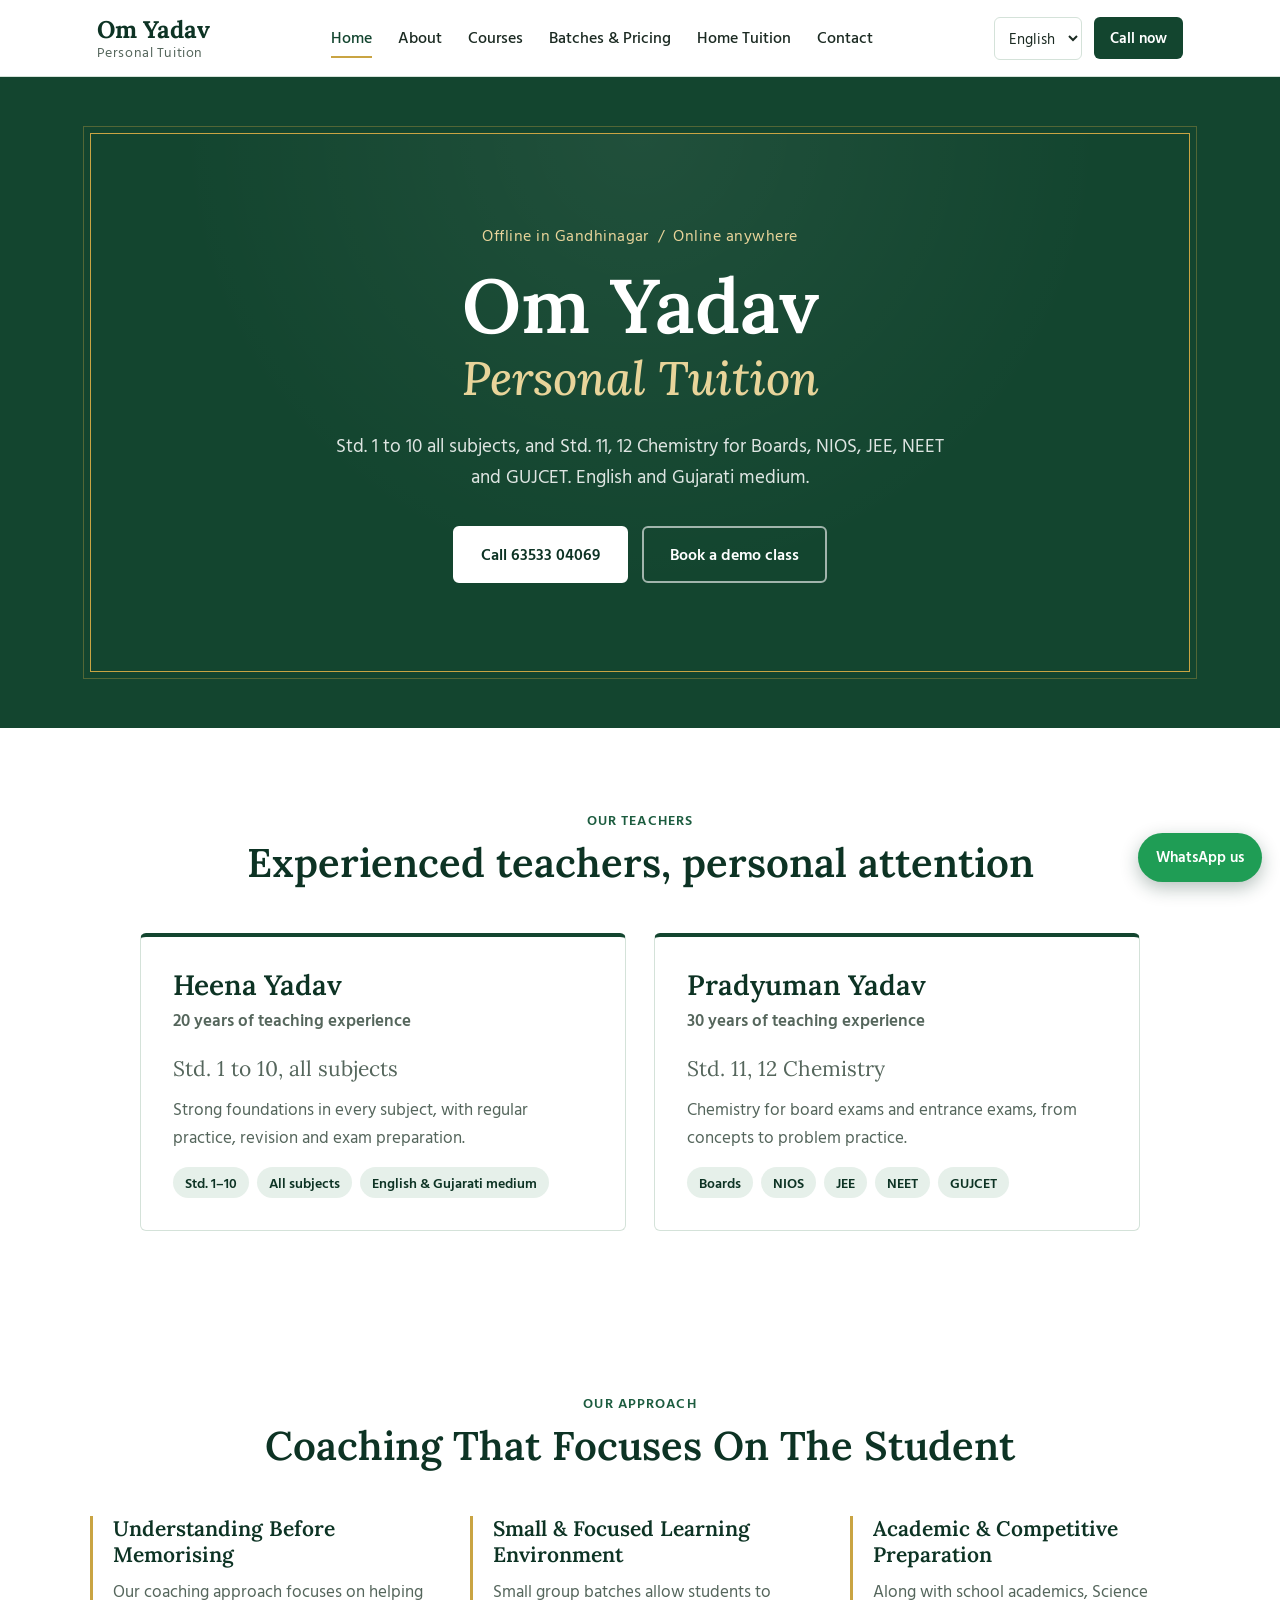
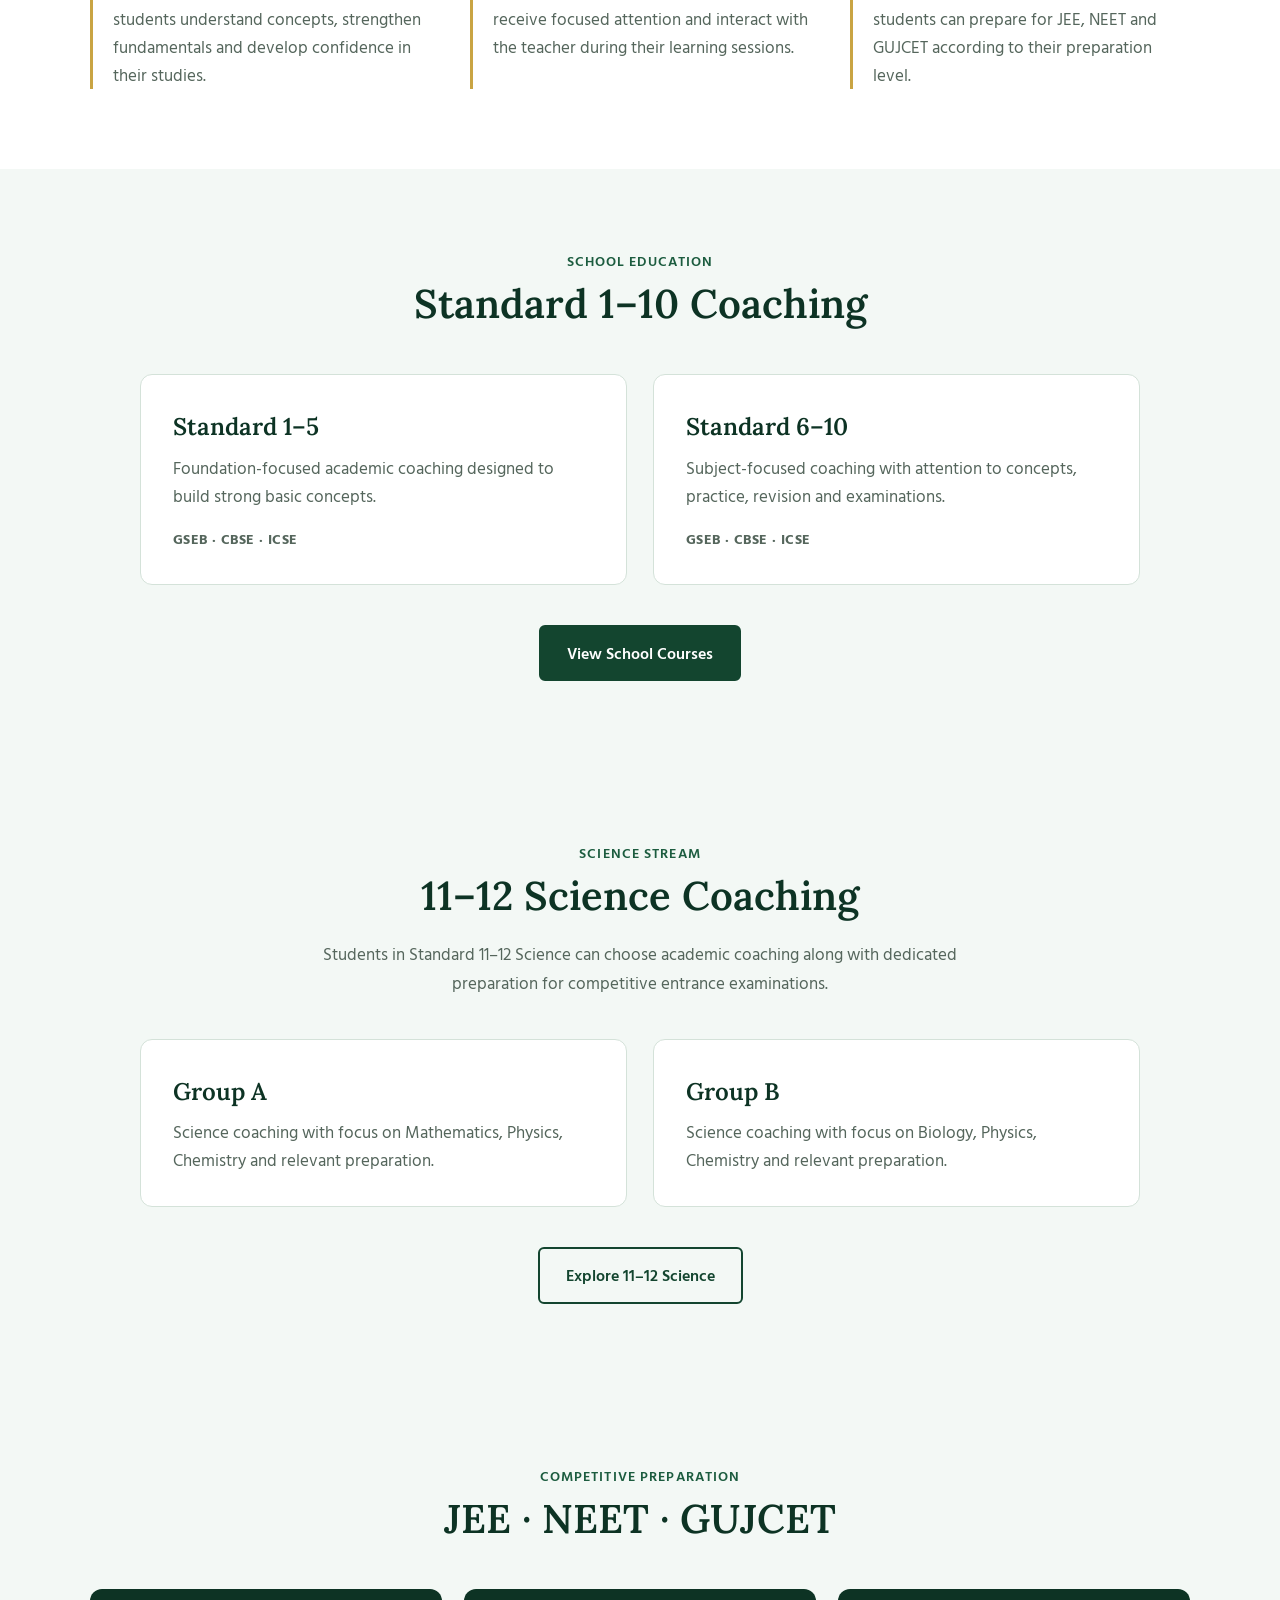
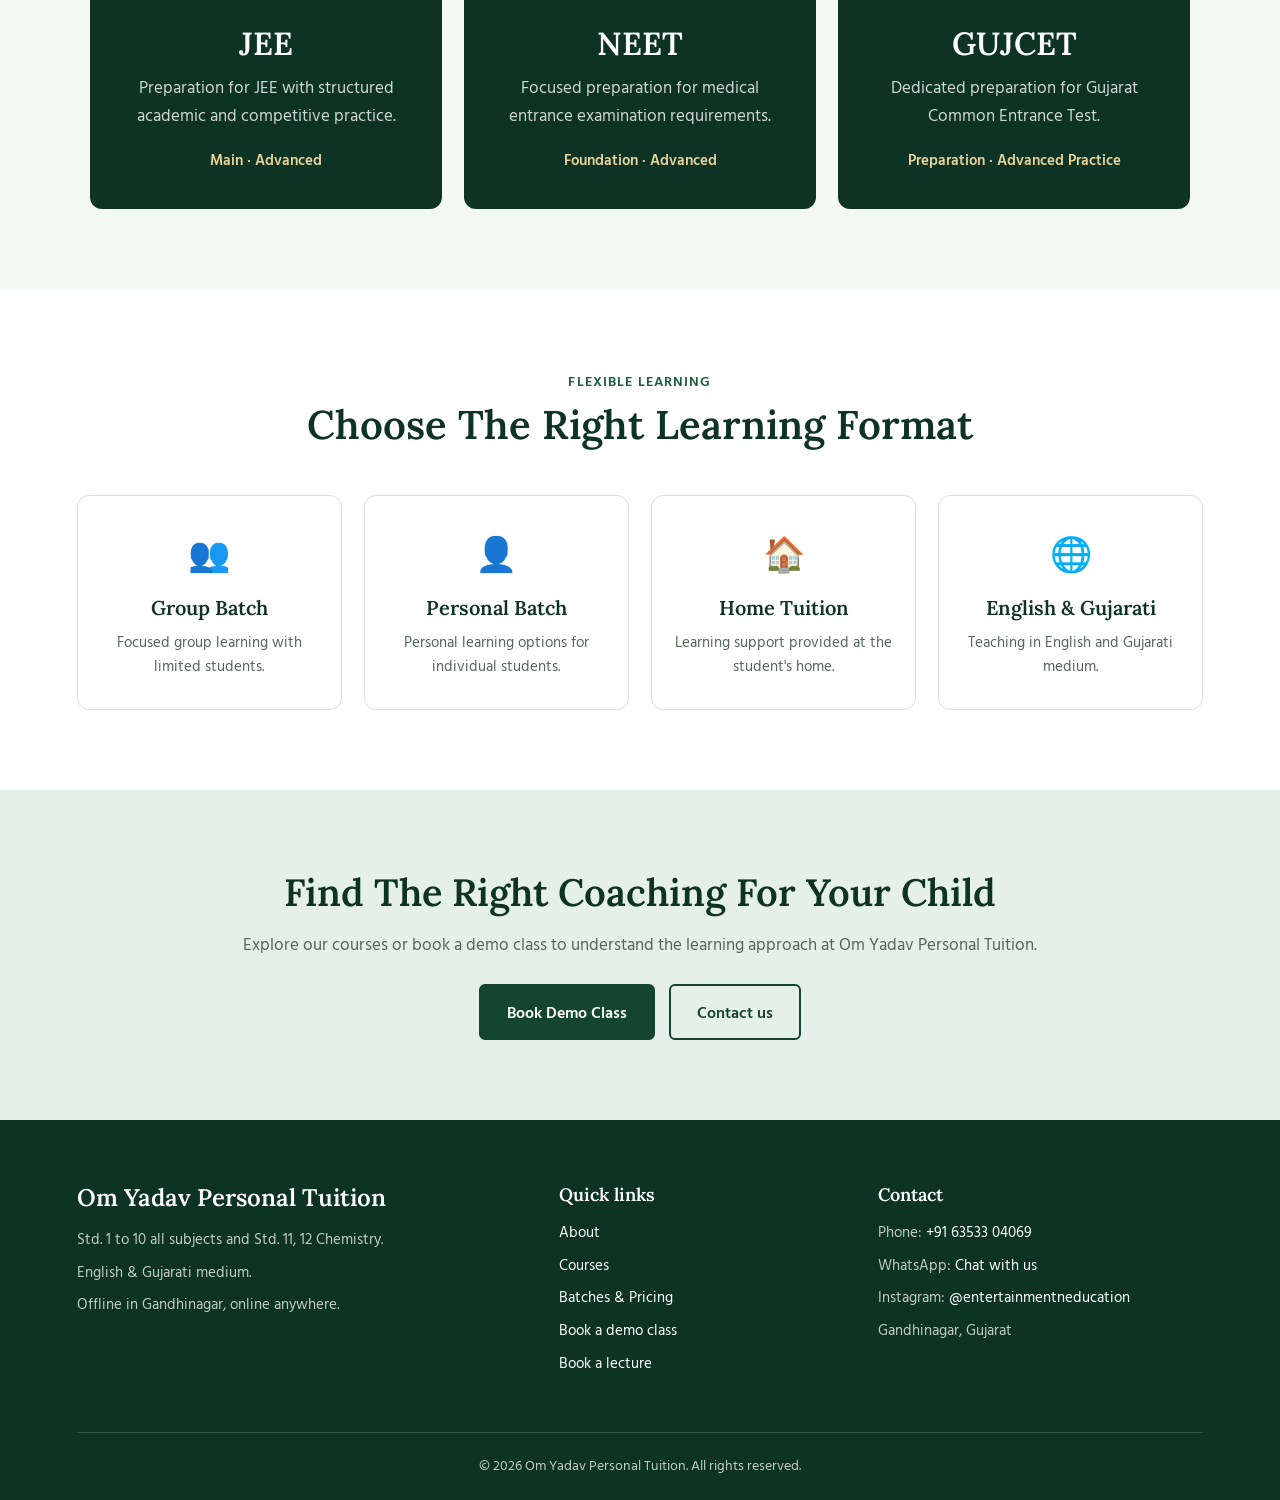
==== commit 71cfe2a6: "Add files via upload" ====
--- a/index.html
+++ b/index.html
@@ -126,7 +126,7 @@
                 </div>
 
                 <div class="teacher-card">
-                    <h3>Pradyumn Yadav</h3>
+                    <h3>Pradyuman Yadav</h3>
                     <p class="teacher-exp">30 years of teaching experience</p>
                     <p class="teacher-subject">Std. 11, 12 Chemistry</p>
                     <p>
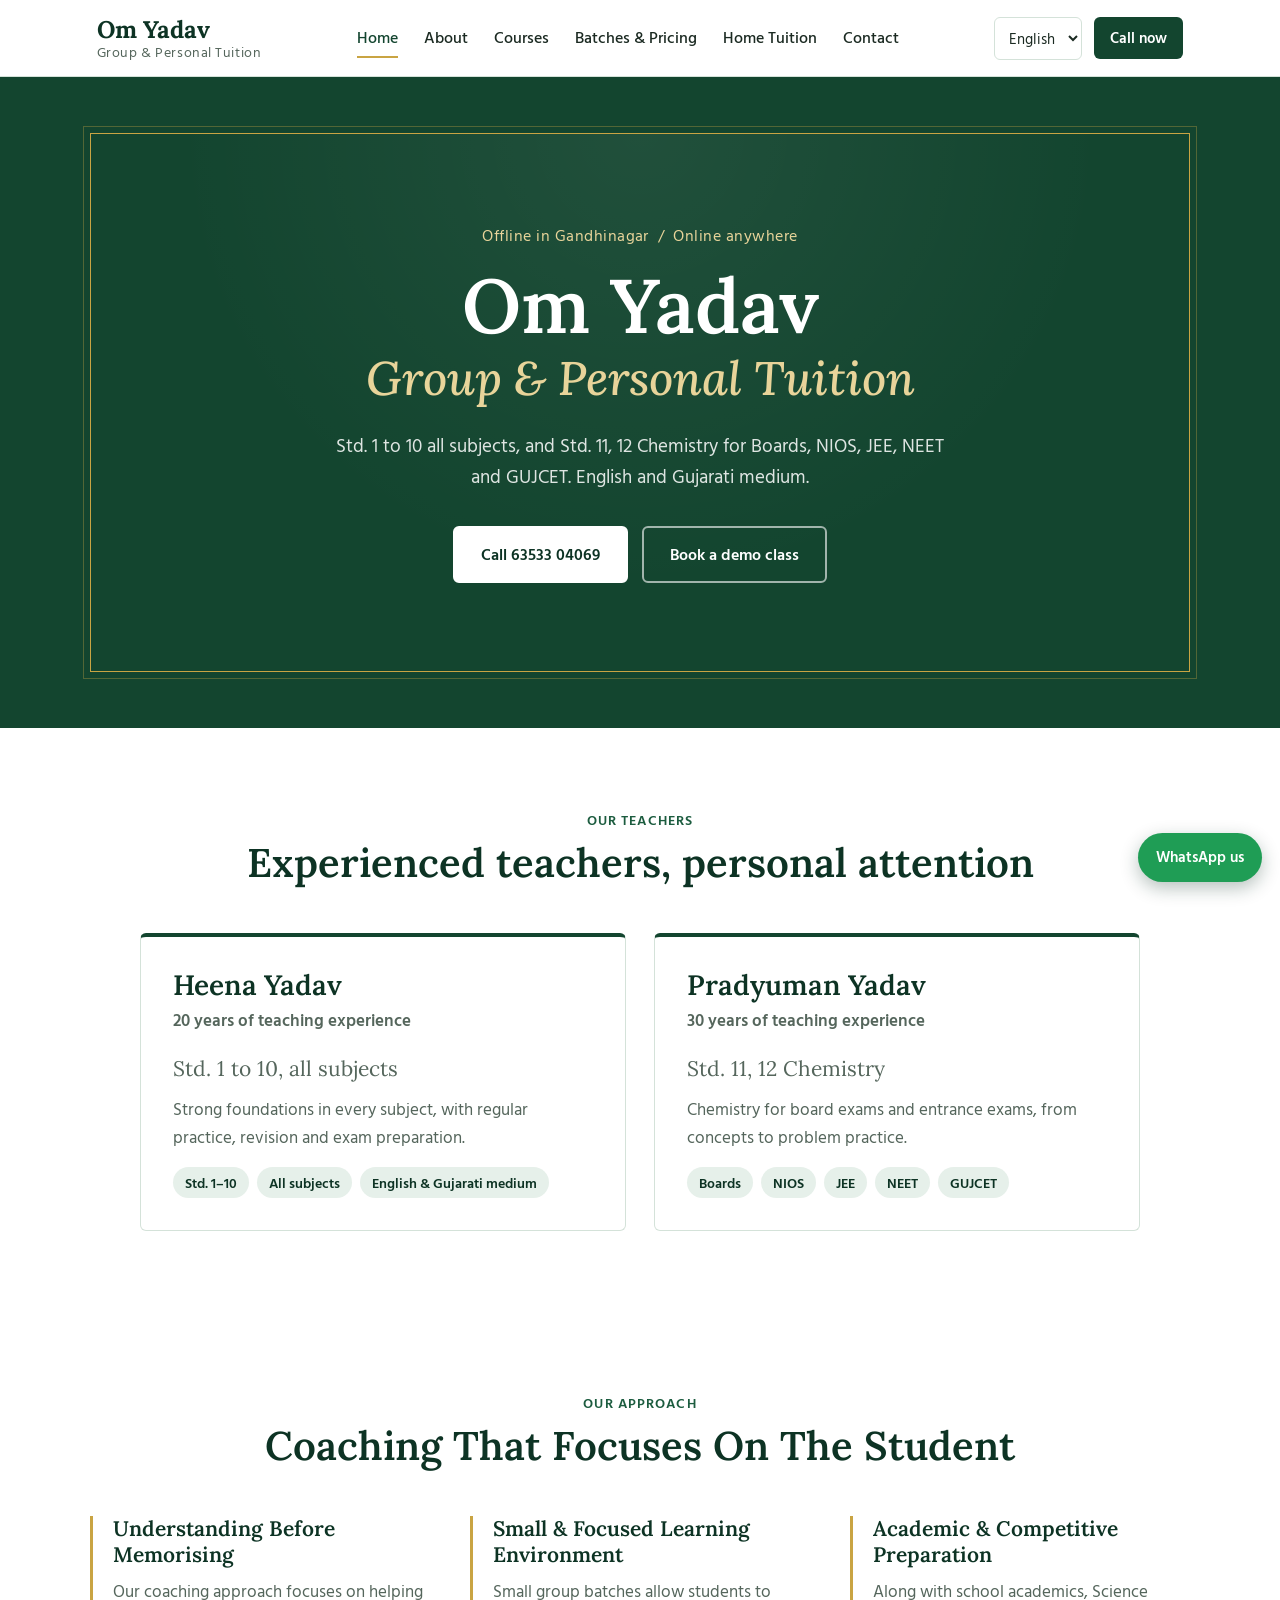
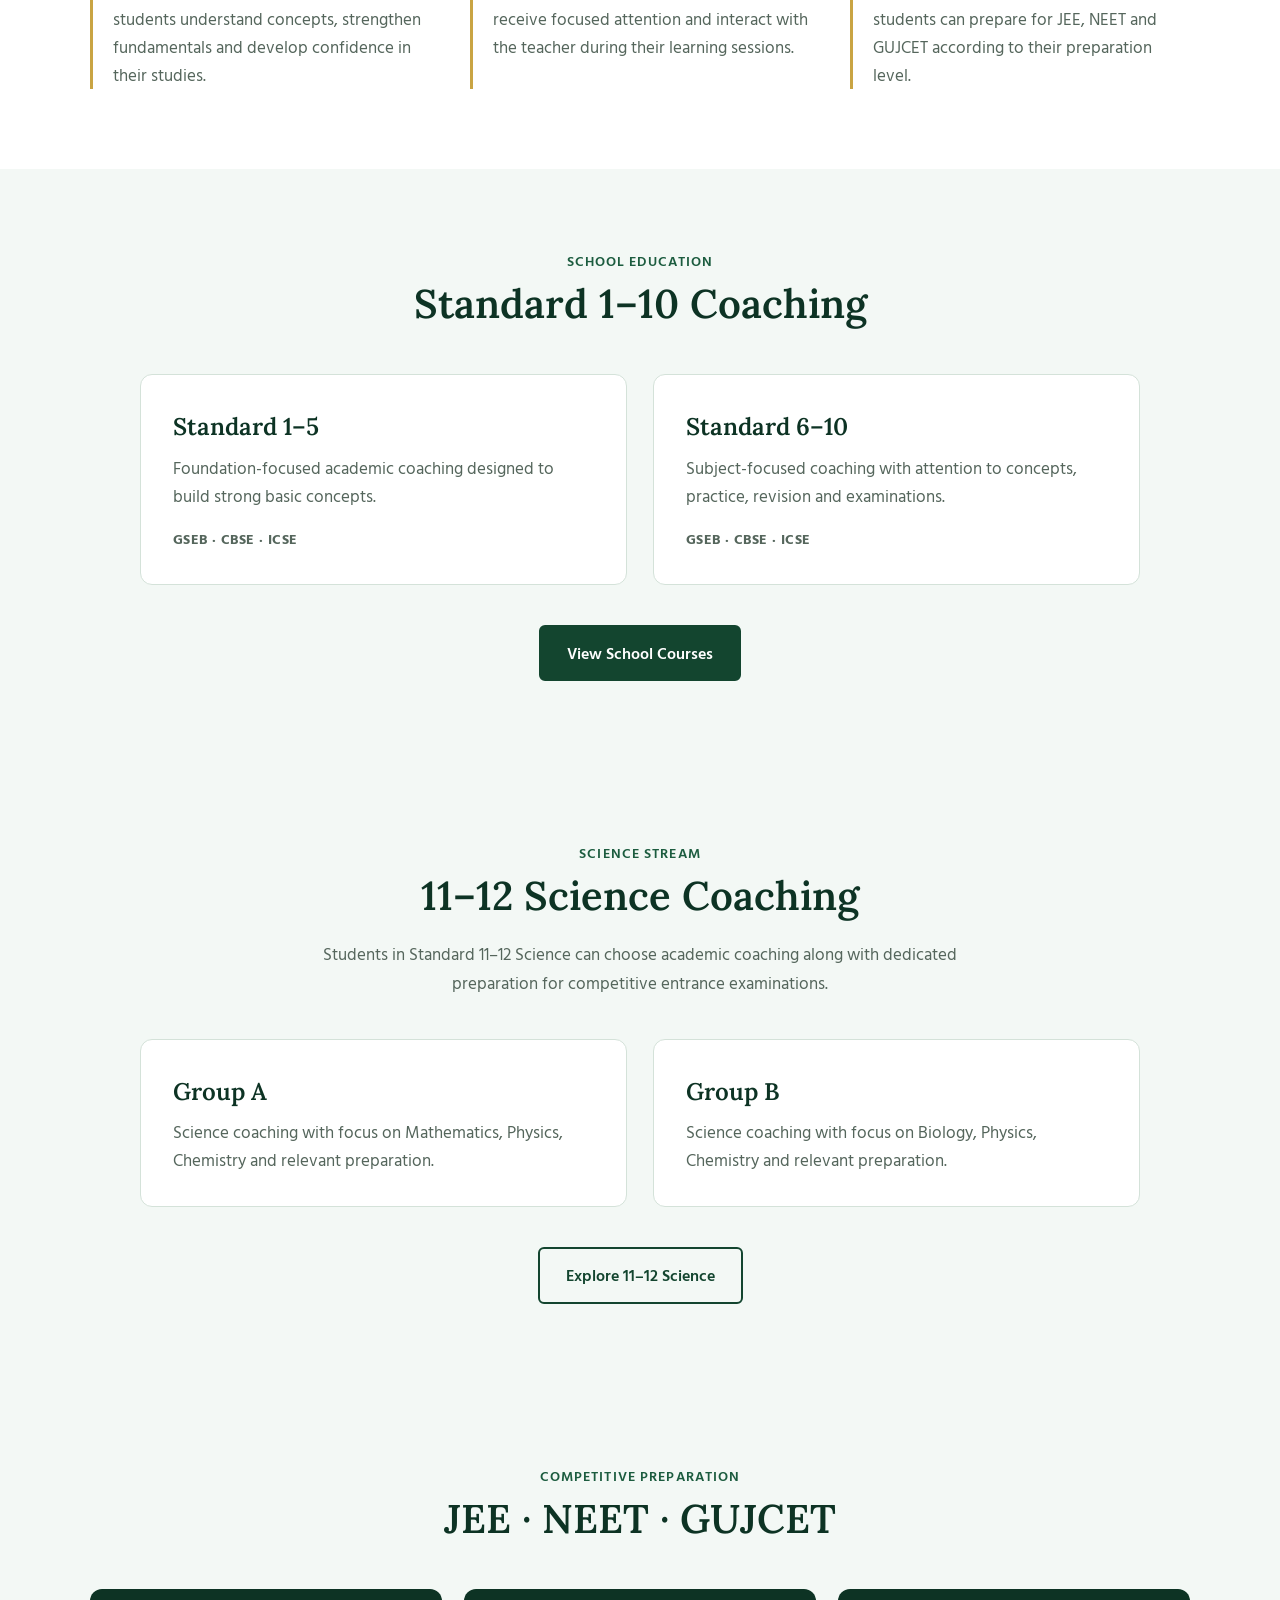
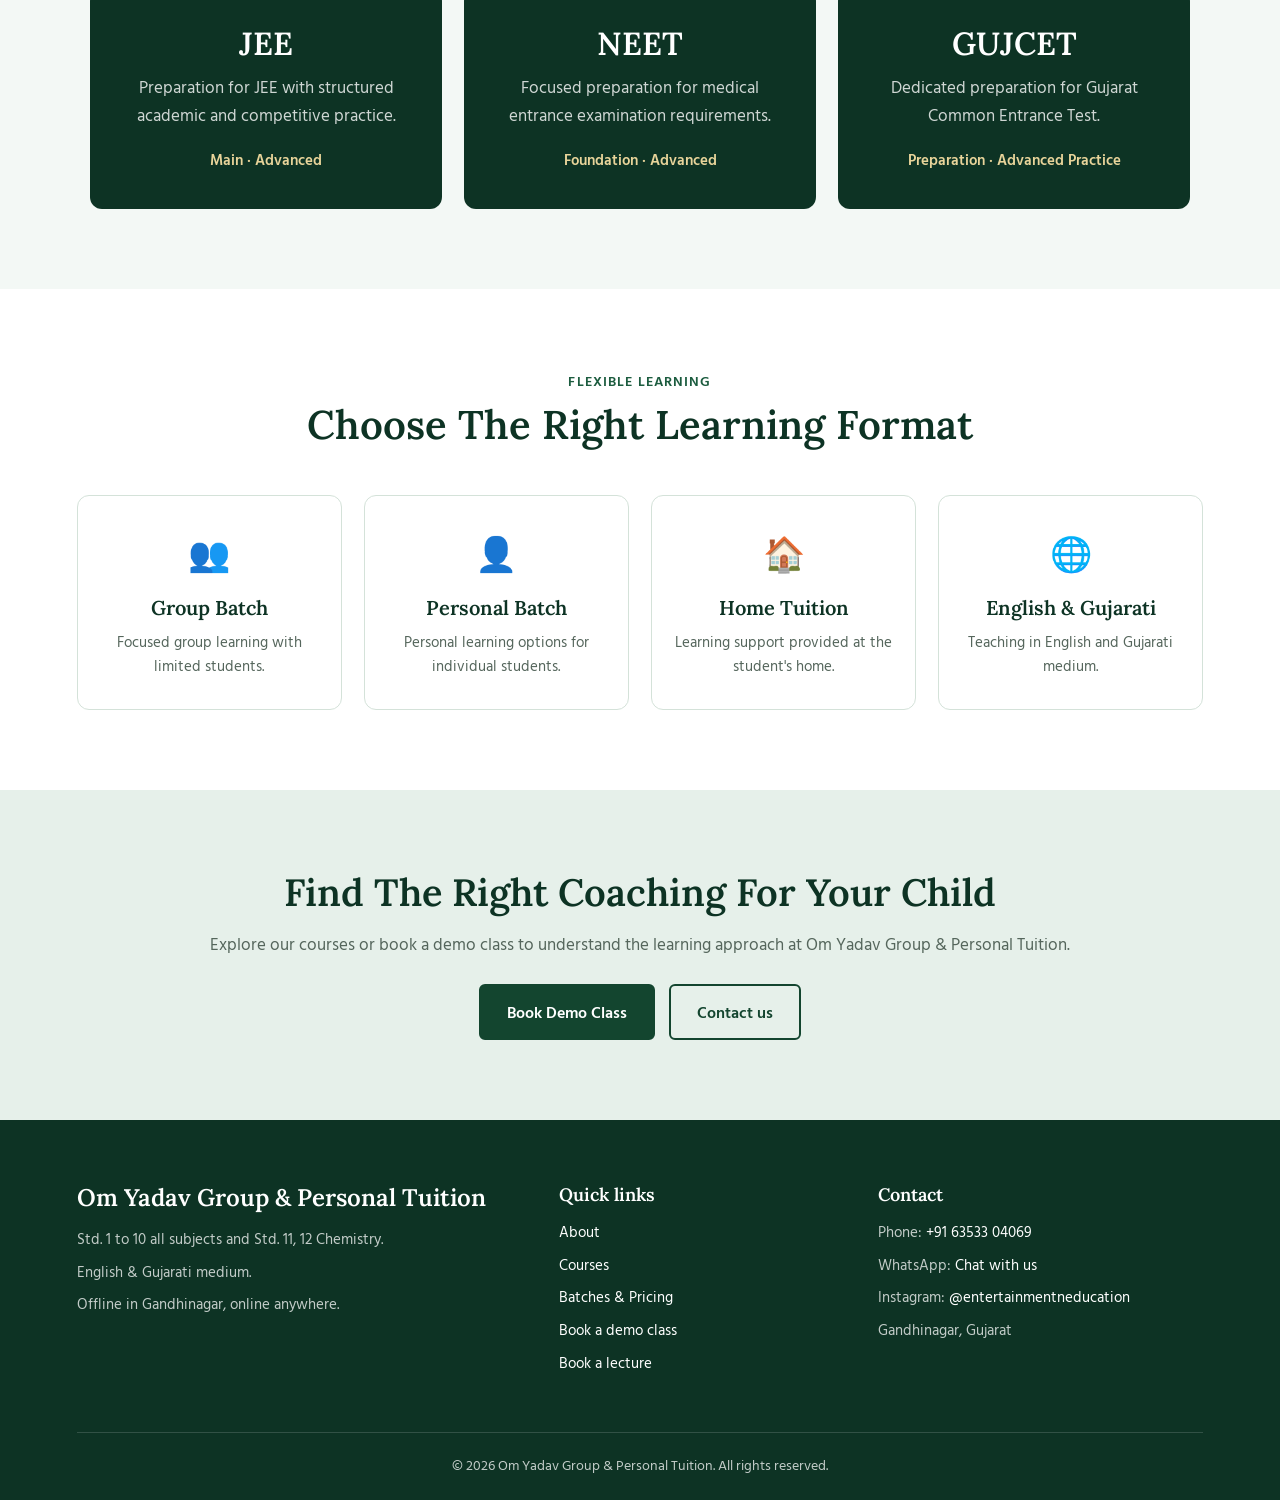
==== commit 7279d2aa: "Rename to Om Yadav Group & Personal Tuition, fix Pradyuman spelling" ====
--- a/index.html
+++ b/index.html
@@ -7,12 +7,12 @@
 
     <meta name="viewport" content="width=device-width, initial-scale=1.0">
 
-    <title>Om Yadav Personal Tuition | Gandhinagar &amp; Online</title>
+    <title>Om Yadav Group &amp; Personal Tuition | Gandhinagar &amp; Online</title>
 
     <link rel="preconnect" href="https://fonts.googleapis.com">
     <link rel="preconnect" href="https://fonts.gstatic.com" crossorigin>
     <link href="https://fonts.googleapis.com/css2?family=Hind+Vadodara:wght@400;500;600;700&family=Lora:ital,wght@0,500;0,600;0,700;1,500&display=swap" rel="stylesheet">
-    <meta name="description" content="Om Yadav Personal Tuition, Gandhinagar. Std. 1 to 10 all subjects by Heena Yadav and Std. 11, 12 Chemistry (Boards, NIOS, JEE, NEET, GUJCET) by Pradyumn Yadav. Offline in Gandhinagar, online anywhere. Call 63533 04069.">
+    <meta name="description" content="Om Yadav Group &amp; Personal Tuition, Gandhinagar. Std. 1 to 10 all subjects by Heena Yadav and Std. 11, 12 Chemistry (Boards, NIOS, JEE, NEET, GUJCET) by Pradyuman Yadav. Offline in Gandhinagar, online anywhere. Call 63533 04069.">
     <meta name="theme-color" content="#13452f">
     <link rel="stylesheet" href="style.css">
 
@@ -25,9 +25,9 @@
     <header class="site-header">
         <div class="container nav-container">
 
-            <a href="index.html" class="logo" aria-label="Om Yadav Personal Tuition, home">
+            <a href="index.html" class="logo" aria-label="Om Yadav Group &amp; Personal Tuition, home">
                 <span class="logo-main">Om Yadav</span>
-                <span class="logo-sub">Personal Tuition</span>
+                <span class="logo-sub">Group &amp; Personal Tuition</span>
             </a>
 
             <nav class="navbar" id="site-nav">
@@ -73,7 +73,7 @@
 
                 <h1>
                     Om Yadav
-                    <span class="hero-name-sub">Personal Tuition</span>
+                    <span class="hero-name-sub">Group &amp; Personal Tuition</span>
                 </h1>
 
                 <p class="hero-description">
@@ -544,7 +544,7 @@
 
                 Explore our courses or book a demo
                 class to understand the learning
-                approach at Om Yadav Personal Tuition.
+                approach at Om Yadav Group &amp; Personal Tuition.
 
             </p>
 
@@ -580,7 +580,7 @@
         <div class="footer-content">
 
             <div>
-                <h2>Om Yadav Personal Tuition</h2>
+                <h2>Om Yadav Group &amp; Personal Tuition</h2>
                 <p>Std. 1 to 10 all subjects and Std. 11, 12 Chemistry.</p>
                 <p>English &amp; Gujarati medium.</p>
                 <p>Offline in Gandhinagar, online anywhere.</p>
@@ -606,7 +606,7 @@
         </div>
 
         <div class="footer-bottom">
-            <p>© 2026 Om Yadav Personal Tuition. All rights reserved.</p>
+            <p>© 2026 Om Yadav Group &amp; Personal Tuition. All rights reserved.</p>
         </div>
 
     </footer>
--- a/style.css
+++ b/style.css
@@ -1,5 +1,5 @@
 /* =========================================================
-   Om Yadav Personal Tuition
+   Om Yadav Group & Personal Tuition
    Theme: dark green + white, with a thin gold accent taken
    from the tuition banner.
    ========================================================= */
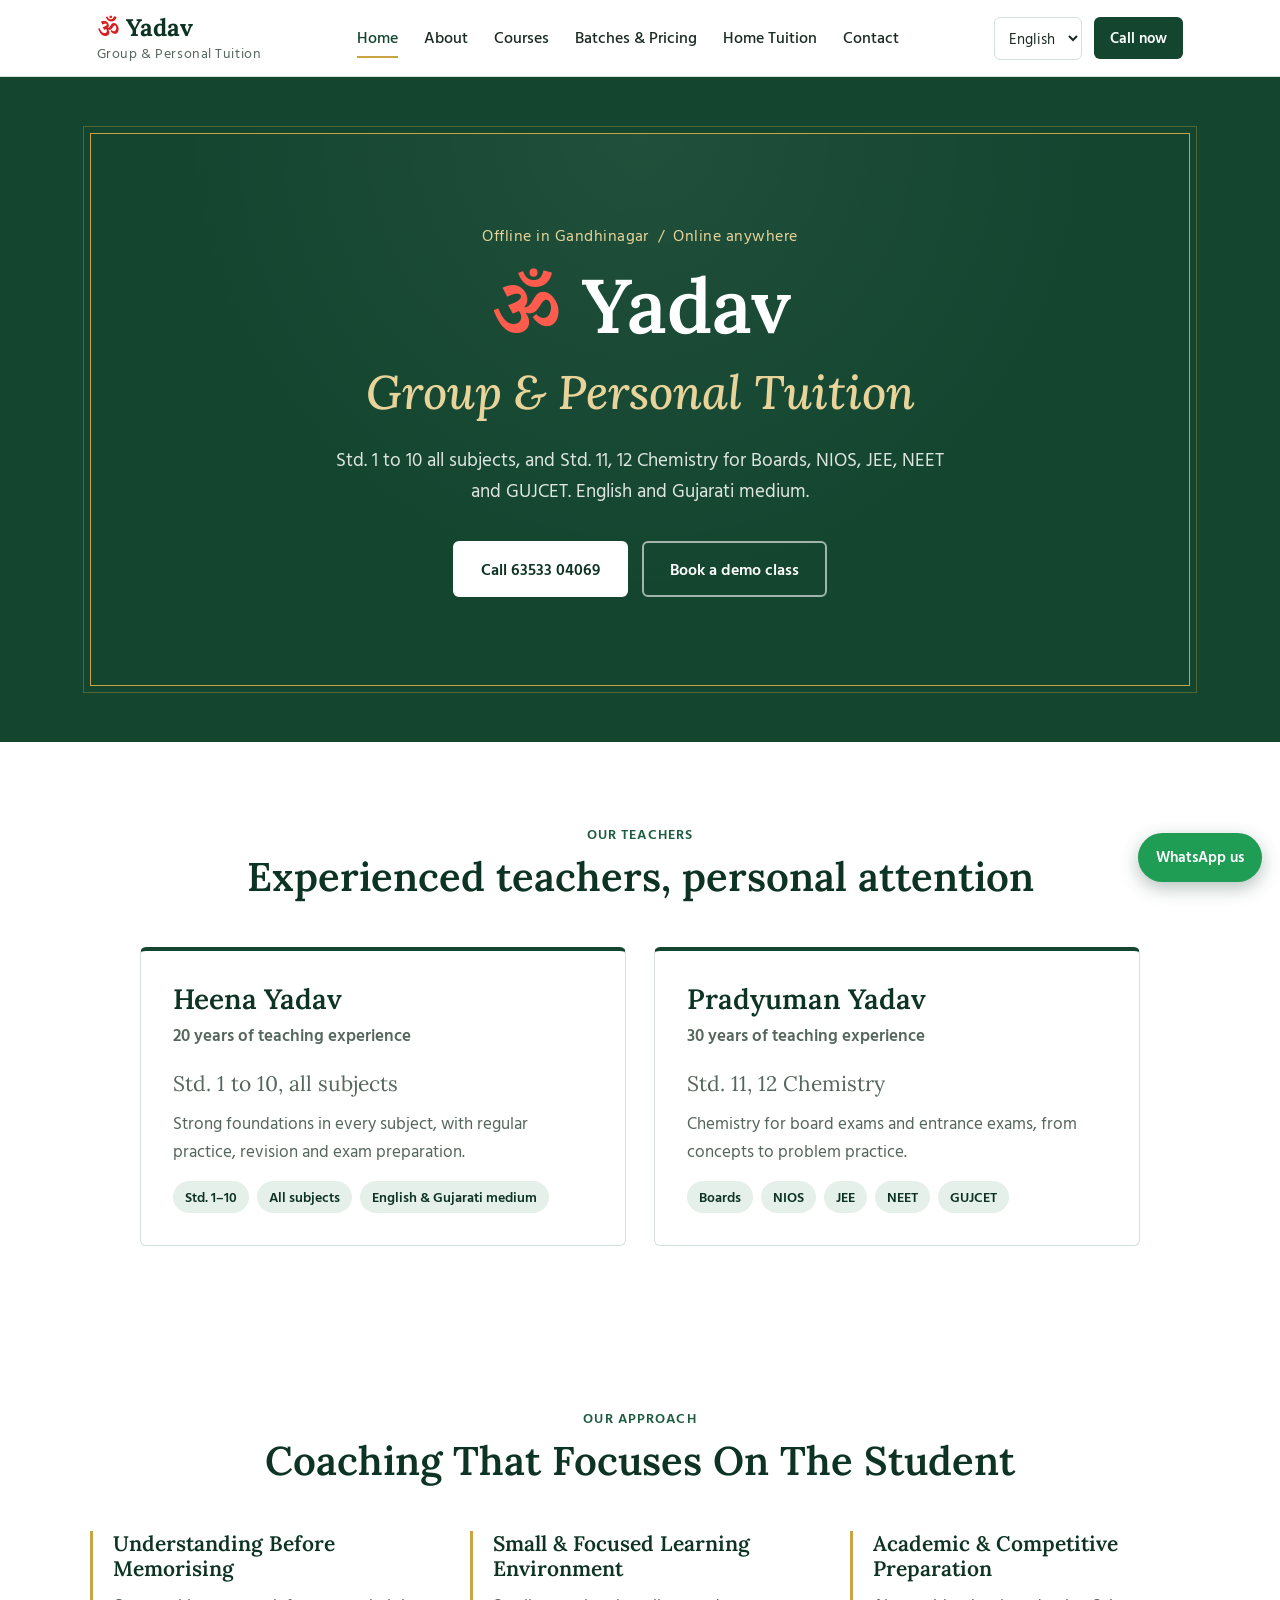
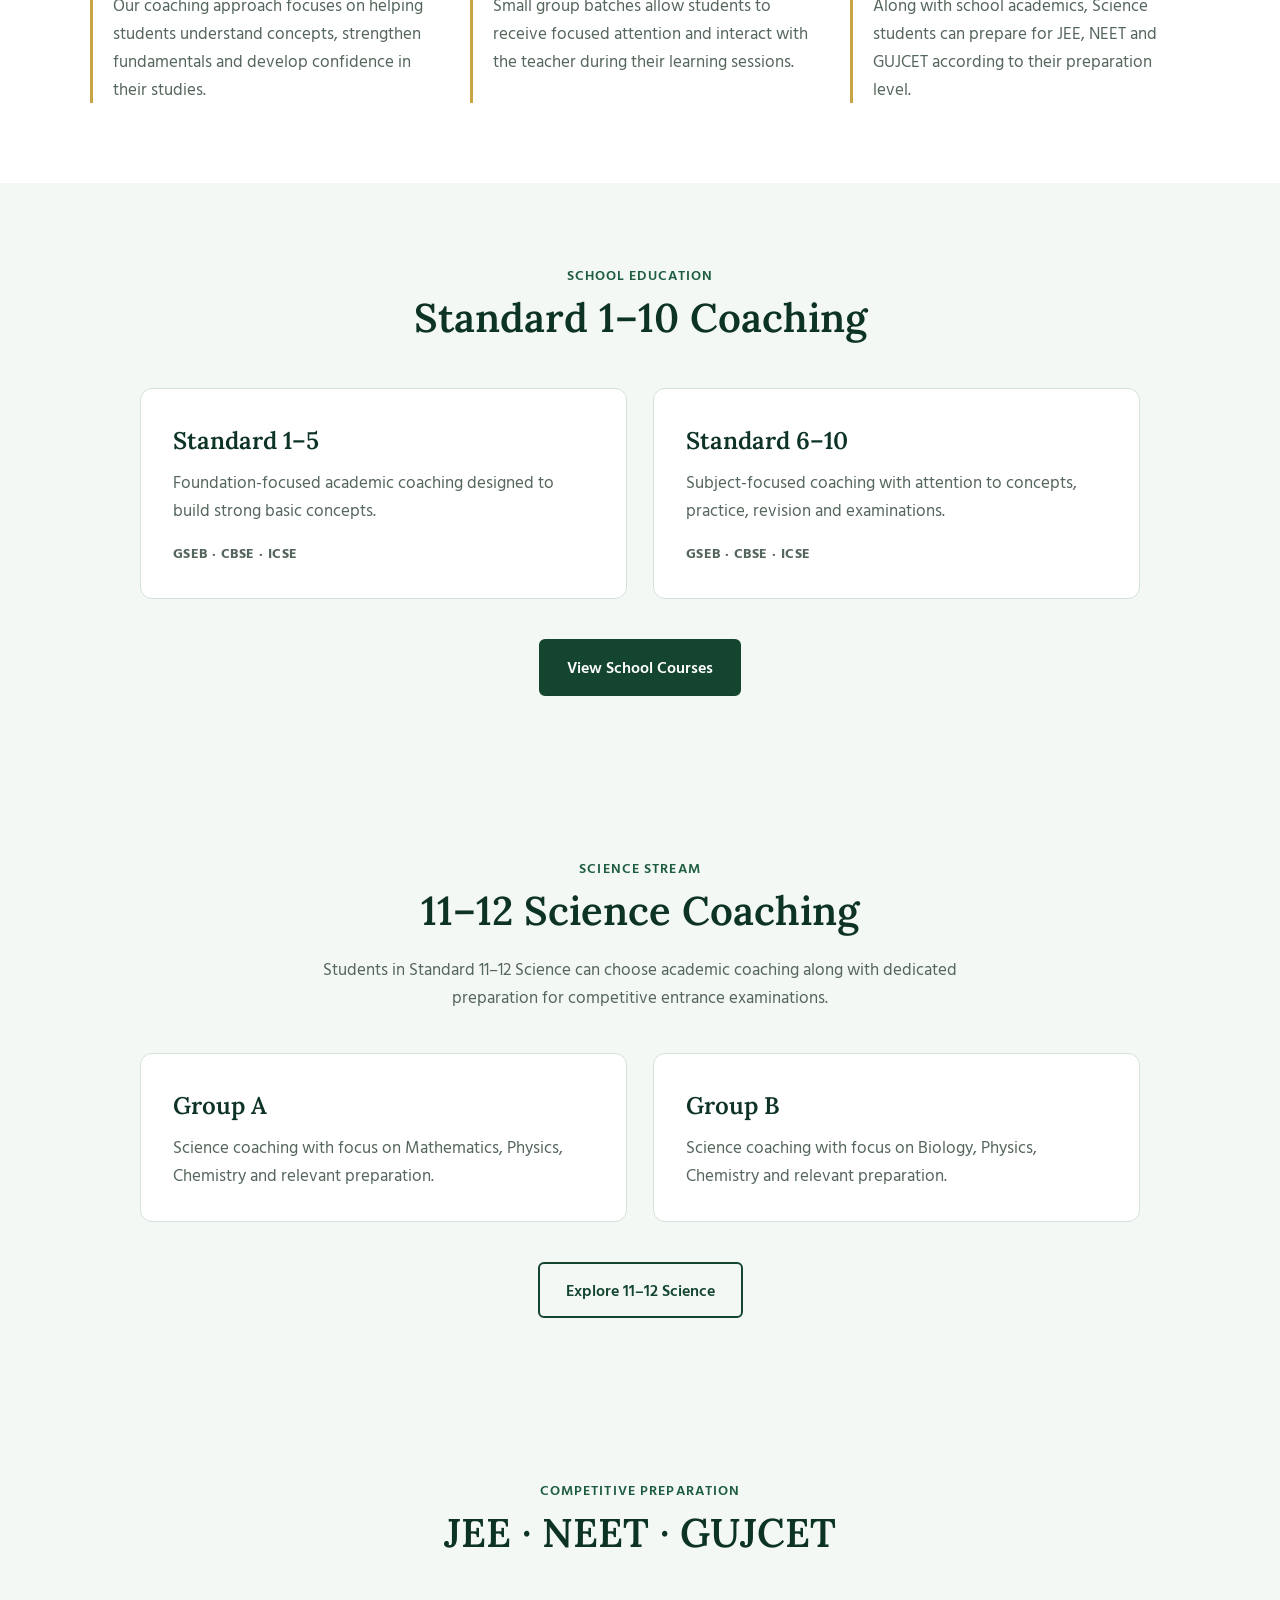
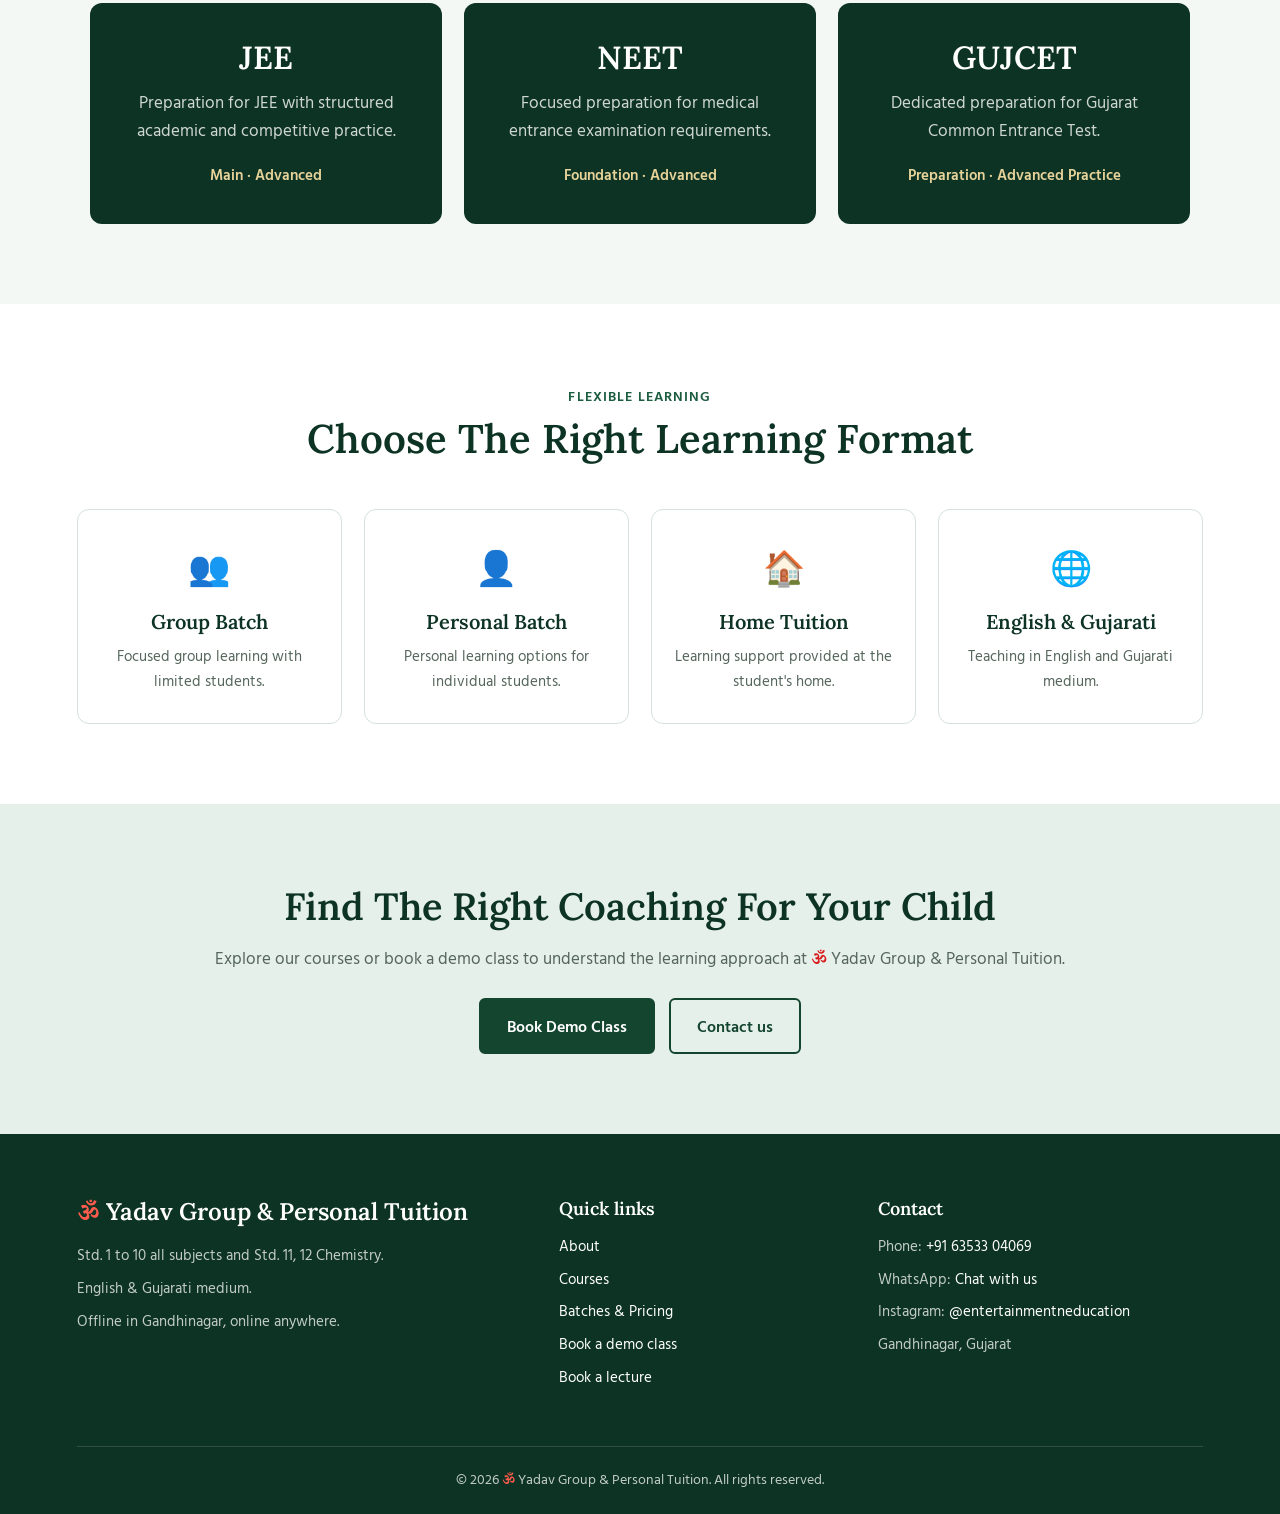
==== commit 020d57b8: "Use the Om symbol in the name" ====
--- a/index.html
+++ b/index.html
@@ -14,6 +14,7 @@
     <link href="https://fonts.googleapis.com/css2?family=Hind+Vadodara:wght@400;500;600;700&family=Lora:ital,wght@0,500;0,600;0,700;1,500&display=swap" rel="stylesheet">
     <meta name="description" content="Om Yadav Group &amp; Personal Tuition, Gandhinagar. Std. 1 to 10 all subjects by Heena Yadav and Std. 11, 12 Chemistry (Boards, NIOS, JEE, NEET, GUJCET) by Pradyuman Yadav. Offline in Gandhinagar, online anywhere. Call 63533 04069.">
     <meta name="theme-color" content="#13452f">
+    <link href="https://fonts.googleapis.com/css2?family=Noto+Serif+Devanagari:wght@700&text=%E0%A5%90&display=swap" rel="stylesheet">
     <link rel="stylesheet" href="style.css">
 
 </head>
@@ -26,7 +27,7 @@
         <div class="container nav-container">
 
             <a href="index.html" class="logo" aria-label="Om Yadav Group &amp; Personal Tuition, home">
-                <span class="logo-main">Om Yadav</span>
+                <span class="logo-main"><span class="om" role="img" aria-label="Om">ॐ</span> Yadav</span>
                 <span class="logo-sub">Group &amp; Personal Tuition</span>
             </a>
 
@@ -72,7 +73,7 @@
                 </p>
 
                 <h1>
-                    Om Yadav
+                    <span class="om" role="img" aria-label="Om">ॐ</span> Yadav
                     <span class="hero-name-sub">Group &amp; Personal Tuition</span>
                 </h1>
 
@@ -544,7 +545,7 @@
 
                 Explore our courses or book a demo
                 class to understand the learning
-                approach at Om Yadav Group &amp; Personal Tuition.
+                approach at <span class="om" role="img" aria-label="Om">ॐ</span> Yadav Group &amp; Personal Tuition.
 
             </p>
 
@@ -580,7 +581,7 @@
         <div class="footer-content">
 
             <div>
-                <h2>Om Yadav Group &amp; Personal Tuition</h2>
+                <h2><span class="om" role="img" aria-label="Om">ॐ</span> Yadav Group &amp; Personal Tuition</h2>
                 <p>Std. 1 to 10 all subjects and Std. 11, 12 Chemistry.</p>
                 <p>English &amp; Gujarati medium.</p>
                 <p>Offline in Gandhinagar, online anywhere.</p>
@@ -606,7 +607,7 @@
         </div>
 
         <div class="footer-bottom">
-            <p>© 2026 Om Yadav Group &amp; Personal Tuition. All rights reserved.</p>
+            <p>© 2026 <span class="om" role="img" aria-label="Om">ॐ</span> Yadav Group &amp; Personal Tuition. All rights reserved.</p>
         </div>
 
     </footer>
--- a/style.css
+++ b/style.css
@@ -819,3 +819,33 @@
     html { scroll-behavior: auto; }
     * { transition: none !important; }
 }
+
+/* ================= OM SYMBOL ================= */
+
+:root {
+    --om-red: #d81e1e;        /* on white and light backgrounds */
+    --om-red-light: #ff5c4d;  /* on dark green backgrounds */
+}
+
+.om {
+    font-family: "Noto Serif Devanagari", "Nirmala UI", "Mangal", serif;
+    font-weight: 700;
+    font-style: normal;
+    color: var(--om-red);
+    line-height: 1;
+    letter-spacing: 0;
+}
+
+.hero .om,
+.page-header .om,
+.site-footer .om {
+    color: var(--om-red-light);
+}
+
+/* page headers style every span as a block; keep the symbol inline with the name */
+.page-header span.om {
+    display: inline;
+    font-size: inherit;
+    max-width: none;
+    margin: 0;
+}
